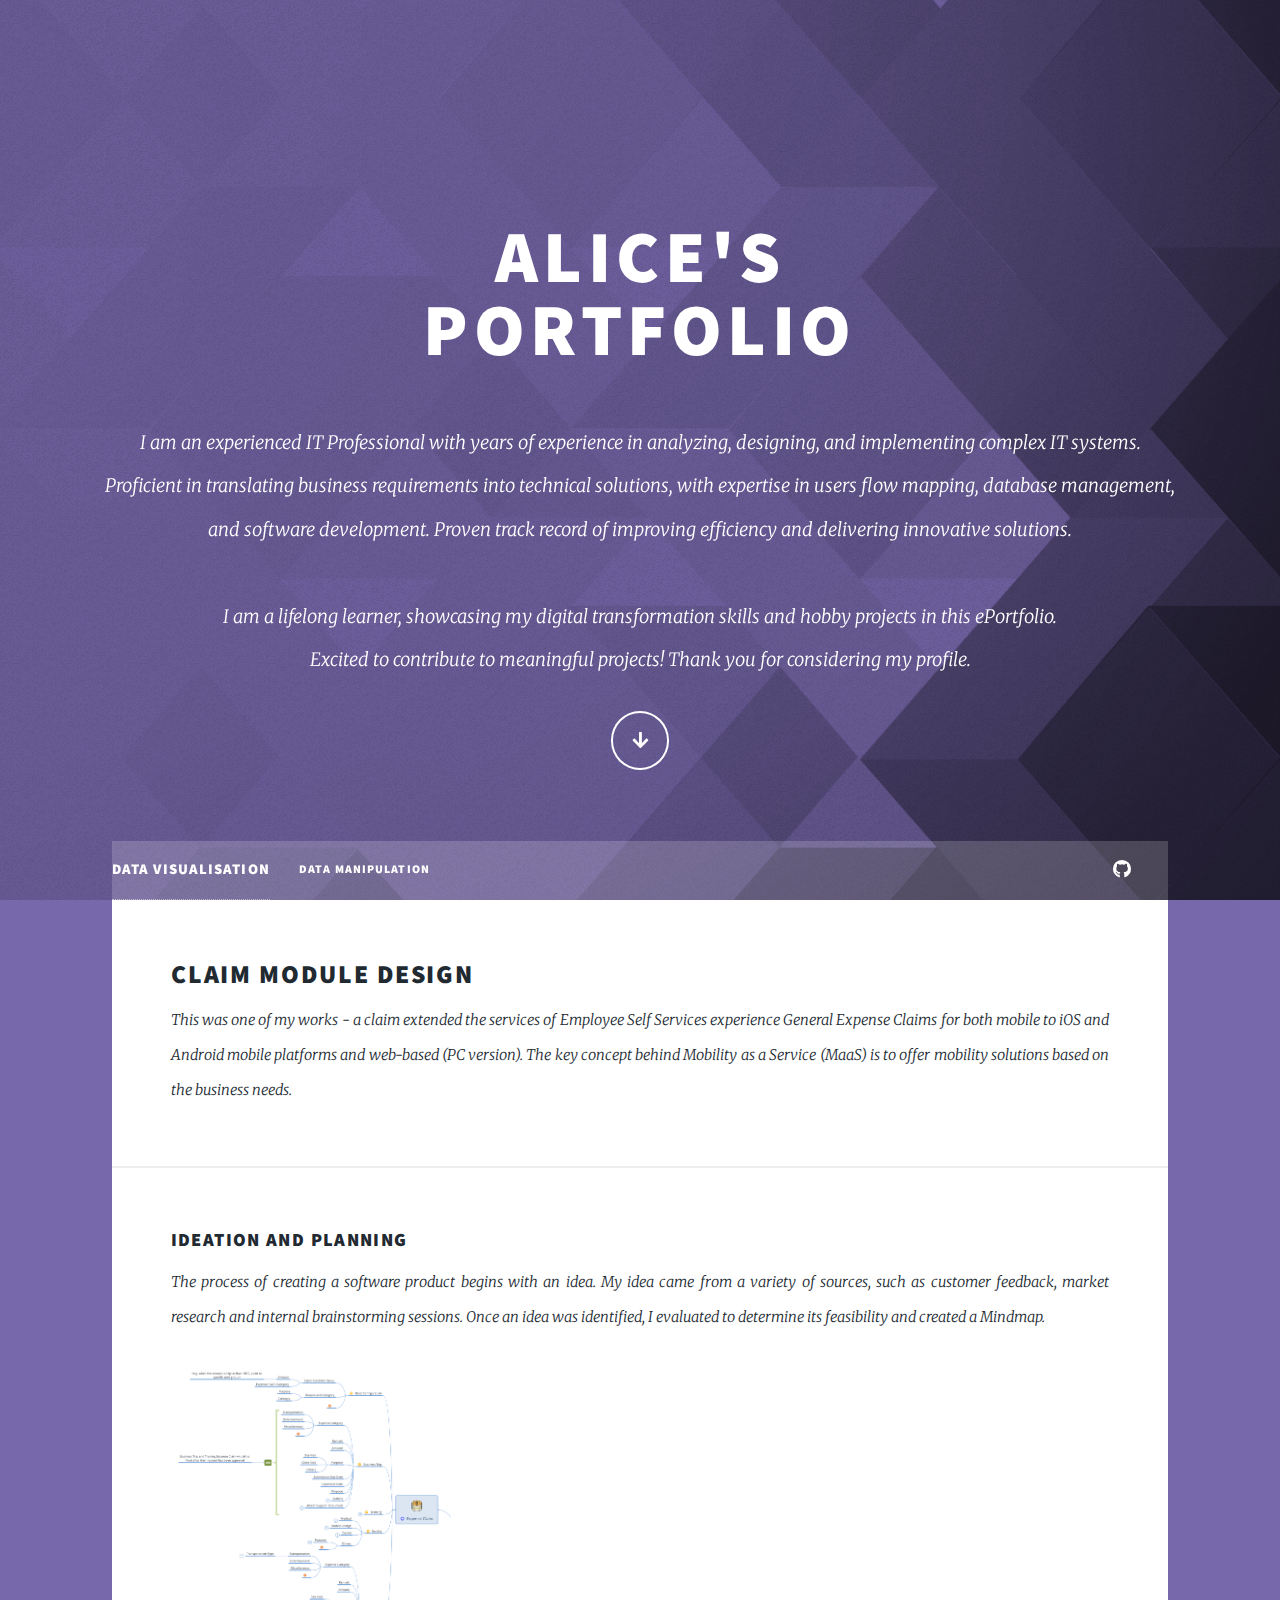
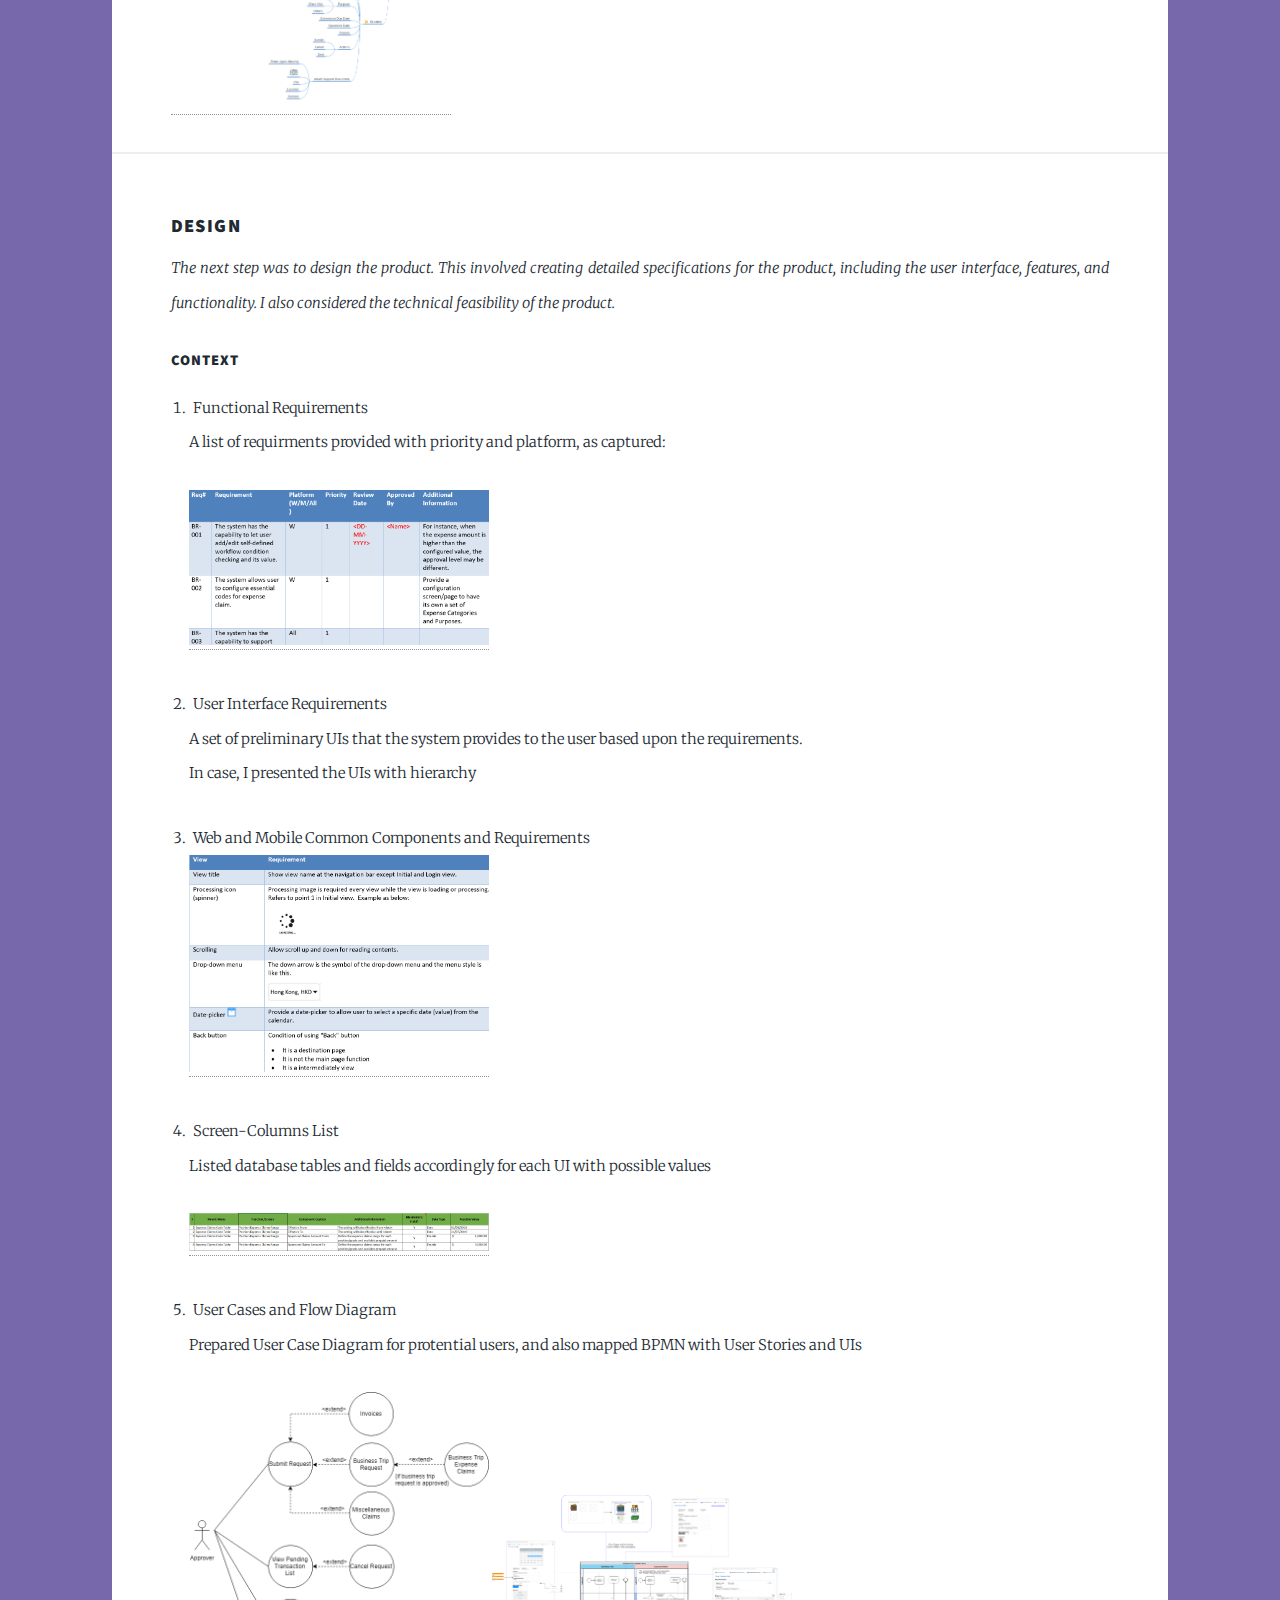
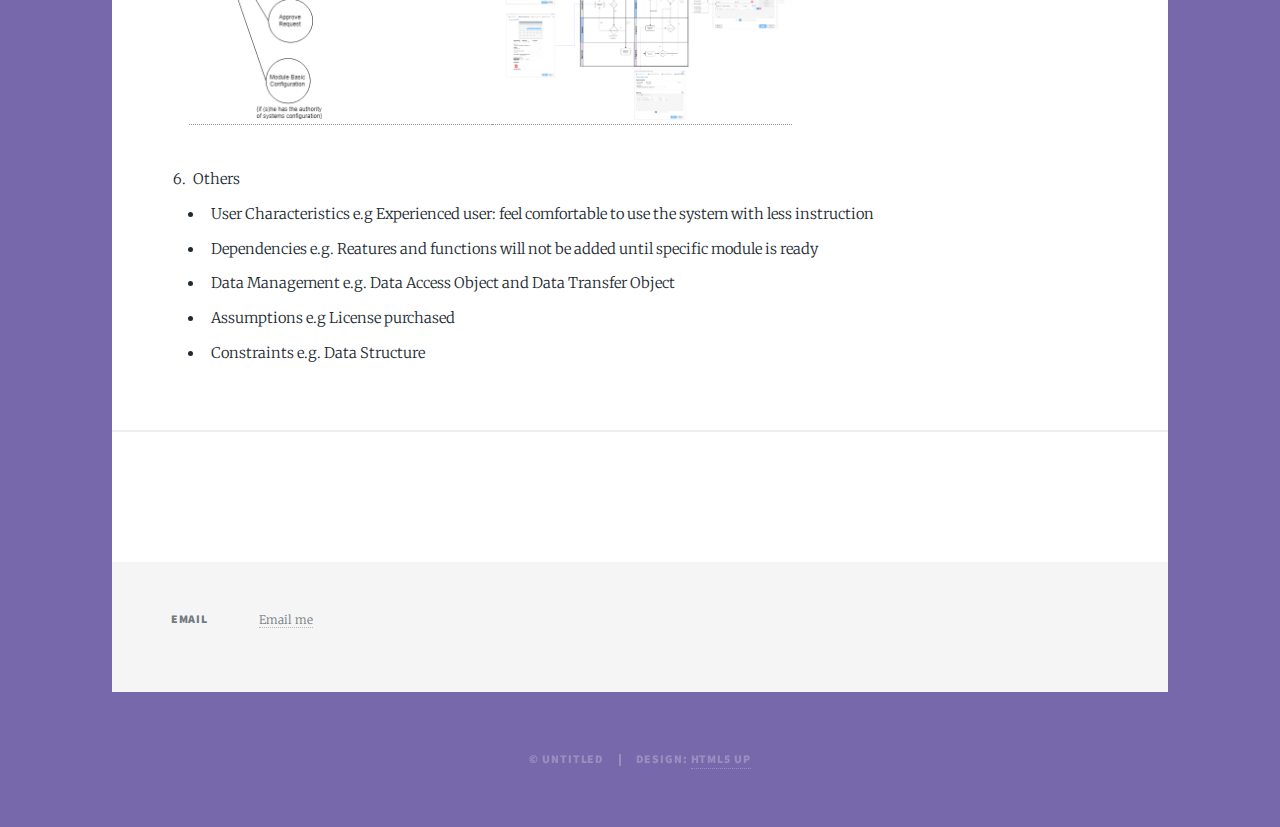
==== claim.html @ 5dacaa3b "Update and rename index.html to claim.html" ====
<!DOCTYPE HTML>
<!--
	Massively by HTML5 UP
	html5up.net | @ajlkn
	Free for personal and commercial use under the CCA 3.0 license (html5up.net/license)
-->
<!--
Last updated by alice 15Jan24
-->
<html>
	<head>
		<title>Alice's ePortfolio</title>
		<meta charset="utf-8" />
		<meta name="viewport" content="width=device-width, initial-scale=1, user-scalable=no" />
		<link rel="stylesheet" href="assets/css/main.css" />
		<noscript><link rel="stylesheet" href="assets/css/noscript.css" /></noscript>
	</head>
	<body class="is-preload">

		<!-- Wrapper -->
			<div id="wrapper" class="fade-in">

				<!-- Intro -->
					<div id="intro">
						<h1>Alice's <br />
							Portfolio
							</h1>
						<p><p>
							I am an experienced IT Professional with years of experience in analyzing, designing, 
							and implementing complex IT systems. <br/>
							Proficient in translating business requirements into technical solutions,
							with expertise in users flow mapping, database management, <br/>  and software development.
							Proven track record of improving efficiency and delivering innovative solutions.<br/><br/>

							I am a lifelong learner, showcasing my digital transformation skills and hobby projects in this ePortfolio.
							 <br/> Excited to contribute to meaningful projects!  Thank you for considering my profile.
							 
							<!--<a href="https://github.com/AliceLPractice/DataProjects">@AliceDataProject</a><br/>-->
							</p>
						<ul class="actions">
							<li><a href="#header" class="button icon solid solo fa-arrow-down scrolly">Continue</a></li>
						</ul>
					</div>

				<!-- Header (Tab) -->
					<header id="header">
						<a href="index.html" class="logo">My Previous Work</a>
					</header>

				<!-- Nav -->
					<nav id="nav">
						<ul class="links">
							<!--<li class="active"><a href="index.html">Module Design</a></li>
							<li><a href="model.html">ERD</a></li>-->
							<li><li class="active"></li><a href="dashboard.html">Data Visualisation</a></li>
							<li><a href="manipulation.html">Data Manipulation</a></li>
							
						</ul>
						<ul class="icons">
							<li><a href="https://github.com/AliceLPractice" class="icon brands fa-github"><span class="label">GitHub</span></a></li>
						</ul>
					</nav>

				<!-- Main -->
					<div id="main">

						<!-- Featured Post -->
							<!--<article class="post featured">
								<header class="major">
									<span class="date">Nov 2023</span>
									<h2><a href="#"><br />
									massive headline</a></h2>
									<p>Aenean ornare velit lacus varius enim ullamcorper proin aliquam<br />
									facilisis ante sed etiam magna interdum congue. Lorem ipsum dolor<br />
									amet nullam sed etiam veroeros.</p>
								</header>
								<a href="#" class="image main"><img src="images/analytics.jpg" alt="" /></a>
								<ul class="actions special">
									<li><a href="#" class="button large">Full Story</a></li>
								</ul>
							</article>
						-->

						<!----------------------------- Posts ------------------------------->
						<header>
						<h2>Claim Module Design</h2>
							<p> This was one of my works - a claim extended the services of Employee Self Services experience  
								General Expense Claims for both mobile to iOS and Android mobile platforms
								and web-based (PC version). The key concept behind Mobility as a Service (MaaS)
								is to offer mobility solutions based on the business needs.</p>
						</header>
								<header>
									<h3>Ideation and Planning</h3>
										<p style="font-size:100%">
											The process of creating a software product begins with an idea. 
											My idea came from a variety of sources, 
											such as customer feedback, market research and internal brainstorming sessions.
											Once an idea was identified, I evaluated to determine its feasibility and created a Mindmap.</p>
										<a target="_blank" href="images/claim/mindmap.png">
											<img src="images/claim/mindmap.png" alt="Click to enlarge the image" style="width:280px;">
										</a>									  
								</header>
								<header>
									<h3>Design</h3>
										<p style="font-size:100%">
											The next step was to design the product. This involved creating detailed specifications for the product, 
											including the user interface, features, and functionality. 
											I also considered the technical feasibility of the product.
										</p>
				
									<h4>Context</h4>
										<p><ol>								  		
											<li>Functional Requirements</li>
											<p>A list of requirments provided with priority and platform, as captured:</p>
											<a target="_blank" href="images/claim/functional.png">
												<img src="images/claim/functional.png" alt="Click to enlarge the image" style="width:300px;">
											</a>									  
											<p></p>
											<li>User Interface Requirements</li>
											<p>A set of preliminary UIs that the system provides to the user based upon the requirements. 						
											</br>In case, I presented the UIs with hierarchy</p>
															 
											<li>Web and Mobile Common Components and Requirements</li>
											<a target="_blank" href="images/claim/common.png">
												<img src="images/claim/common.png" alt="Click to enlarge the image"  style="width:300px;">
											</a>									  
											<p></p>
											<li>Screen-Columns List</li>
											<p> Listed database tables and fields accordingly for each UI with possible values</p>
											<a target="_blank" href="images/claim/columnList.png">
												<img src="images/claim/columnList.png" alt="Click to enlarge the image"  style="width:300px;">
											</a>									  
											<p></p>
											<li>User Cases and Flow Diagram</li>
											<p>Prepared User Case Diagram for protential users, and also mapped BPMN with User Stories and UIs</p>
											<a target="_blank" href="images/claim/userCase.png">
												<img src="images/claim/userCase.png" alt="Click to enlarge the image"  style="width:300px;">
											</a>
											<a target="_blank" href="images/claim/flow.png">
												<img src="images/claim/flow.png" alt="Click to enlarge the image"  style="width:300px;">
											</a>								  
											<p></p>
											<li>Others</li>
											  <ul>
												<li>User Characteristics  e.g Experienced user: feel comfortable to use the system with less instruction</li>
												<li>Dependencies  e.g. Reatures and functions will not be added until specific module is ready </li>
												<li>Data Management  e.g. Data Access Object and Data Transfer Object</li>
												<li>Assumptions  e.g License purchased</li>
												<li>Constraints  e.g. Data Structure</li>
											  </ul>
										</ol>
									</p>
								  
									<!--<img src="images/claim/mindmap.png" alt="" style="width:300px;height:300px;">-->
								</header>

						<!----------------------------- Dashboard Posts ------------------------------->
							<!--<section class="posts">
									Coca Cola Report Nov 23
								<article>
									<header>
										<span class="date">Nov 2023</span>
										<h2><a href="#">US Beverage Sales KPI<br />
											Report</a></h2>
									</header>
									<a href="https://github.com/AliceLPractice/DataProjects/blob/main/P3-KPI-Report-Open.jpg" class="center"><img src="images/p3_kpi.jpg" alt="" style="width:300px;height:400px;"></a>
									<p>Interactive report presented by PowerBI</p>
									<ul class="actions special">
										<li><a href="https://github.com/AliceLPractice/DataProjects/blob/main/P3-US%20Beverage%20Sales%20Dashboard.pbix" class="button">Report Download</a></li>
									</ul>
								</article>
							</section>-->

						<!-- Footer (Pagination)-->
							<footer>
								<div class="pagination">
									<!--<a href="#" class="previous">Prev</a>
									<a href="#" class="page active">1</a>
									<a href="#" class="page">2</a>
									<a href="#" class="page">3</a>
									<span class="extra">&hellip;</span>
									<a href="#" class="page">8</a>
									<a href="#" class="page">9</a>
									<a href="#" class="page">10</a>
									<a href="#" class="next">Next</a>-->
								</div>
							</footer>
					</div>

				<!-- Footer -->
					<footer id="footer">
						<!--Sending Message
							<section>
							<form method="post" action="#">
								<div class="fields">
									<div class="field">
										<label for="name">Name</label>
										<input type="text" name="name" id="name" />
									</div>
									<div class="field">
										<label for="email">Email</label>
										<input type="text" name="email" id="email" />
									</div>
									<div class="field">
										<label for="message">Message</label>
										<textarea name="message" id="message" rows="3"></textarea>
									</div>
								</div>
								<ul class="actions">
									<li><input type="submit" value="Send Message" /></li>
								</ul>
							</form>
						</section>
					-->
				
						<section class="split contact">
							<!--
								<section class="alt">
								<h3>Address</h3>
								<p>1234 Somewhere Road #87257<br />
								Nashville, TN 00000-0000</p>
							</section>
							<section>
								<h3>Phone</h3>
								<p><a href="#">(000) 000-0000</a></p>
							</section>-->
							<section>
								<h3>Email</h3>
								<p><a href="mailto:pyalicelee@hotmail.com?subject=Contact%20from%20Portfolio%20">Email me</a></p>
							</section>
							<!--
							<section>
								<h3>Social</h3>
								<ul class="icons alt">
									<li><a href="#" class="icon brands alt fa-twitter"><span class="label">Twitter</span></a></li>
									<li><a href="#" class="icon brands alt fa-facebook-f"><span class="label">Facebook</span></a></li>
									<li><a href="#" class="icon brands alt fa-instagram"><span class="label">Instagram</span></a></li>
									<li><a href="https://github.com/AliceLPractice" class="icon brands alt fa-github"><span class="label">GitHub</span></a></li>
								</ul>
							</section>-->
						</section>
					</footer>

				<!-- Copyright -->
					<div id="copyright">
						<ul><li>&copy; Untitled</li><li>Design: <a href="https://html5up.net">HTML5 UP</a></li></ul>
					</div>

			</div>

		<!-- Scripts -->
			<script src="assets/js/jquery.min.js"></script>
			<script src="assets/js/jquery.scrollex.min.js"></script>
			<script src="assets/js/jquery.scrolly.min.js"></script>
			<script src="assets/js/browser.min.js"></script>
			<script src="assets/js/breakpoints.min.js"></script>
			<script src="assets/js/util.js"></script>
			<script src="assets/js/main.js"></script>

	</body>
</html>
---- assets/css/main.css ----
@import url(fontawesome-all.min.css);
@import url("https://fonts.googleapis.com/css?family=Merriweather:300,700,300italic,700italic|Source+Sans+Pro:900");

/*
	Massively by HTML5 UP
	html5up.net | @ajlkn
	Free for personal and commercial use under the CCA 3.0 license (html5up.net/license)
*/
/**
	Last modified:  aliceL 15Jan24
**/

/*******Custom*******/
/***Tooltipy**/
.tooltip {
	position: relative;
	display: inline-block;
	border-bottom: 0px dotted black;
  }
  
  .tooltip .tooltiptext {
	visibility: hidden;
	width: 155px;
	background-color: #555;
	color: #fff;
	text-align: center;
	border-radius: 6px;
	padding: 3px 0;
	position: absolute;
	z-index: 1;
	bottom: 125%;
	left: 50%;
	margin-left: -60px;
	opacity: 0;
	transition: opacity 0.3s;
	font-size: small;
  }
  
  .tooltip .tooltiptext::after {
	content: "";
	position: absolute;
	top: 100%;
	left: 50%;
	margin-left: -5px;
	border-width: 5px;
	border-style: solid;
	border-color: #555 transparent transparent transparent;
  }
  
  .tooltip:hover .tooltiptext {
	visibility: visible;
	opacity: 1;
  }

/******Tab Gallery*****/
/* The grid: three equal columns that floats next to each other */
/**.column {
	float: left;
	width: 33.33%;
	padding: 5px;
  }**/
  
  /* Style the images inside the grid */
  .column img {
	opacity: 0.8;
	cursor: pointer;
  }
  
  .column img:hover {
	opacity: 1;
  }
  
  /* Clear floats after the columns */
  .row:after {
	content: "";
	display: table;
	clear: both;
  }
  
  /* The expanding image container (positioning is needed to position the close button and the text) */
  .container {
	position: relative;
	display: none;
  }
  
 /* Expanding image text */
#imgtext {
	position: absolute;
	bottom: 15px;
	left: 15px;
	color: white;
	font-size: 20px;
  }

  /* Closable button inside the expanded image */
  .closebtn {
	position: absolute;
	top: 5px;
	right: 150px;
	color: rgb(47, 7, 59);
	font-size: 35px;
	cursor: pointer;
  }


/***Default****/
html, body, div, span, applet, object,
iframe, h1, h2, h3, h4, h5, h6, p, blockquote,
pre, a, abbr, acronym, address, big, cite,
code, del, dfn, em, img, ins, kbd, q, s, samp,
small, strike, strong, sub, sup, tt, var, b,
u, i, center, dl, dt, dd, ol, ul, li, fieldset,
form, label, legend, table, caption, tbody,
tfoot, thead, tr, th, td, article, aside,
canvas, details, embed, figure, figcaption,
footer, header, hgroup, menu, nav, output, ruby,
section, summary, time, mark, audio, video {
	margin: 0;
	padding: 0;
	border: 0;
	font-size: 100%;
	font: inherit;
	vertical-align: baseline;}

article, aside, details, figcaption, figure,
footer, header, hgroup, menu, nav, section {
	display: block;}

body {
	line-height: 1;
}

ol, ul {
	list-style: none;
}

blockquote, q {
	quotes: none;
}

	blockquote:before, blockquote:after, q:before, q:after {
		content: '';
		content: none;
	}

table {
	border-collapse: collapse;
	border-spacing: 0;
}

body {
	-webkit-text-size-adjust: none;
}

mark {
	background-color: transparent;
	color: inherit;
}

input::-moz-focus-inner {
	border: 0;
	padding: 0;
}

input, select, textarea {
	-moz-appearance: none;
	-webkit-appearance: none;
	-ms-appearance: none;
	appearance: none;
}

/* Basic */

	@-ms-viewport {
		width: device-width;
	}

	body {
		-ms-overflow-style: scrollbar;
	}

	@media screen and (max-width: 480px) {

		html, body {
			min-width: 320px;
		}

	}

	html {
		box-sizing: border-box;
	}

	*, *:before, *:after {
		box-sizing: inherit;
	}

	body {
		background-color: #7768ab; /**custom background color #c79cd1.  grey #787c79**/
	}

		body.is-preload *, body.is-preload *:before, body.is-preload *:after {
			-moz-animation: none !important;
			-webkit-animation: none !important;
			-ms-animation: none !important;
			animation: none !important;
			-moz-transition: none !important;
			-webkit-transition: none !important;
			-ms-transition: none !important;
			transition: none !important;
		}

/* Type */

	html {
		font-size: 16pt;
	}

		@media screen and (max-width: 1680px) {

			html {
				font-size: 12pt;
			}

		}

		@media screen and (max-width: 1280px) {

			html {
				font-size: 11pt;
			}

		}

		@media screen and (max-width: 360px) {

			html {
				font-size: 10pt;
			}

		}

	body {
		color: #212931;
	}

	body, input, select, textarea {
		font-family: "Merriweather", Georgia, serif;
		font-weight: 300;
		font-size: 1rem;
		line-height: 2.375;
	}

	a {
		-moz-transition: color 0.2s ease-in-out, background-color 0.2s ease-in-out, border-color 0.2s ease-in-out, box-shadow 0.2s ease-in-out;
		-webkit-transition: color 0.2s ease-in-out, background-color 0.2s ease-in-out, border-color 0.2s ease-in-out, box-shadow 0.2s ease-in-out;
		-ms-transition: color 0.2s ease-in-out, background-color 0.2s ease-in-out, border-color 0.2s ease-in-out, box-shadow 0.2s ease-in-out;
		transition: color 0.2s ease-in-out, background-color 0.2s ease-in-out, border-color 0.2s ease-in-out, box-shadow 0.2s ease-in-out;
		border-bottom: dotted 1px;
		text-decoration: none;
	}

		a:hover {
			border-bottom-color: transparent;
		}

	strong, b {
		font-weight: 600;
	}

	em, i {
		font-style: italic;
	}

	p {
		text-align: justify;
		margin: 0 0 2rem 0;
	}

	h1, h2, h3, h4, h5, h6 {
		font-family: "Source Sans Pro", Helvetica, sans-serif;
		font-weight: 900;
		line-height: 1.5;
		letter-spacing: 0.075em;
		text-transform: uppercase;
		margin: 0 0 1rem 0;
	}

		h1 a, h2 a, h3 a, h4 a, h5 a, h6 a {
			border-bottom: 0;
			color: inherit;
			text-decoration: none;
		}

	h1 {
		font-size: 4rem;
		line-height: 1.1;
		margin: 0 0 2rem 0;
	}

	h2 {
		font-size: 1.75rem;
		line-height: 1.3;
		margin: 0 0 1.5rem 0;
	}

	h3 {
		font-size: 1.25rem;
		margin: 0 0 1.5rem 0;
	}

	h4 {
		font-size: 1rem;
	}

	h5 {
		font-size: 0.9rem;
	}

	h6 {
		font-size: 0.8rem;
	}

	sub {
		font-size: 0.8rem;
		position: relative;
		top: 0.5rem;
	}

	sup {
		font-size: 0.8rem;
		position: relative;
		top: -0.5rem;
	}

	blockquote {
		border-left: solid 4px;
		font-style: italic;
		margin: 0 0 2rem 0;
		padding: 0.5rem 0 0.5rem 2rem;
	}

	code {
		border: solid 2px;
		font-family: "Courier New", monospace;
		font-size: 0.9rem;
		margin: 0 0.25rem;
		padding: 0.25rem 0.65rem;
	}

	pre {
		-webkit-overflow-scrolling: touch;
		font-family: "Courier New", monospace;
		font-size: 0.9rem;
		margin: 0 0 2rem 0;
	}

		pre code {
			display: block;
			line-height: 1.75;
			padding: 1rem 1.5rem;
			overflow-x: auto;
		}

	hr {
		border: 0;
		border-bottom: solid 2px;
		margin: 3rem 0;
	}

		hr.major {
			margin: 5rem 0;
		}

	.align-left {
		text-align: left;
	}

	.align-center {
		text-align: center;
	}

	.align-right {
		text-align: right;
	}

	input, select, textarea {
		color: #212931;
	}

	a {
		color: #212931;
		border-bottom-color: rgba(33, 41, 49, 0.5);
	}

		a:hover {
			border-bottom-color: transparent;
			color: #18bfef !important;
		}

	strong, b {
		color: #212931;
	}

	h1, h2, h3, h4, h5, h6 {
		color: #212931;
	}

	blockquote {
		border-left-color: #eeeeee;
	}

	code {
		background: rgba(220, 220, 220, 0.25);
		border-color: #eeeeee;
	}

	hr {
		border-bottom-color: #eeeeee;
	}

/* Row */

	.row {
		display: flex;
		flex-wrap: wrap;
		box-sizing: border-box;
		align-items: stretch;
	}

		.row > * {
			box-sizing: border-box;
		}

		.row.gtr-uniform > * > :last-child {
			margin-bottom: 0;
		}

		.row.aln-left {
			justify-content: flex-start;
		}

		.row.aln-center {
			justify-content: center;
		}

		.row.aln-right {
			justify-content: flex-end;
		}

		.row.aln-top {
			align-items: flex-start;
		}

		.row.aln-middle {
			align-items: center;
		}

		.row.aln-bottom {
			align-items: flex-end;
		}

		.row > .imp {
			order: -1;
		}

		.row > .col-1 {
			width: 8.33333%;
		}

		.row > .off-1 {
			margin-left: 8.33333%;
		}

		.row > .col-2 {
			width: 16.66667%;
		}

		.row > .off-2 {
			margin-left: 16.66667%;
		}

		.row > .col-3 {
			width: 25%;
		}

		.row > .off-3 {
			margin-left: 25%;
		}

		.row > .col-4 {
			width: 33.33333%;
		}

		.row > .off-4 {
			margin-left: 33.33333%;
		}

		.row > .col-5 {
			width: 41.66667%;
		}

		.row > .off-5 {
			margin-left: 41.66667%;
		}

		.row > .col-6 {
			width: 50%;
		}

		.row > .off-6 {
			margin-left: 50%;
		}

		.row > .col-7 {
			width: 58.33333%;
		}

		.row > .off-7 {
			margin-left: 58.33333%;
		}

		.row > .col-8 {
			width: 66.66667%;
		}

		.row > .off-8 {
			margin-left: 66.66667%;
		}

		.row > .col-9 {
			width: 75%;
		}

		.row > .off-9 {
			margin-left: 75%;
		}

		.row > .col-10 {
			width: 83.33333%;
		}

		.row > .off-10 {
			margin-left: 83.33333%;
		}

		.row > .col-11 {
			width: 91.66667%;
		}

		.row > .off-11 {
			margin-left: 91.66667%;
		}

		.row > .col-12 {
			width: 100%;
		}

		.row > .off-12 {
			margin-left: 100%;
		}

		.row.gtr-0 {
			margin-top: 0;
			margin-left: 0rem;
		}

			.row.gtr-0 > * {
				padding: 0 0 0 0rem;
			}

			.row.gtr-0.gtr-uniform {
				margin-top: 0rem;
			}

				.row.gtr-0.gtr-uniform > * {
					padding-top: 0rem;
				}

		.row.gtr-25 {
			margin-top: 0;
			margin-left: -0.375rem;
		}

			.row.gtr-25 > * {
				padding: 0 0 0 0.375rem;
			}

			.row.gtr-25.gtr-uniform {
				margin-top: -0.375rem;
			}

				.row.gtr-25.gtr-uniform > * {
					padding-top: 0.375rem;
				}

		.row.gtr-50 {
			margin-top: 0;
			margin-left: -0.75rem;
		}

			.row.gtr-50 > * {
				padding: 0 0 0 0.75rem;
			}

			.row.gtr-50.gtr-uniform {
				margin-top: -0.75rem;
			}

				.row.gtr-50.gtr-uniform > * {
					padding-top: 0.75rem;
				}

		.row {
			margin-top: 0;
			margin-left: -1.5rem;
		}

			.row > * {
				padding: 0 0 0 1.5rem;
			}

			.row.gtr-uniform {
				margin-top: -1.5rem;
			}

				.row.gtr-uniform > * {
					padding-top: 1.5rem;
				}

		.row.gtr-150 {
			margin-top: 0;
			margin-left: -2.25rem;
		}

			.row.gtr-150 > * {
				padding: 0 0 0 2.25rem;
			}

			.row.gtr-150.gtr-uniform {
				margin-top: -2.25rem;
			}

				.row.gtr-150.gtr-uniform > * {
					padding-top: 2.25rem;
				}

		.row.gtr-200 {
			margin-top: 0;
			margin-left: -3rem;
		}

			.row.gtr-200 > * {
				padding: 0 0 0 3rem;
			}

			.row.gtr-200.gtr-uniform {
				margin-top: -3rem;
			}

				.row.gtr-200.gtr-uniform > * {
					padding-top: 3rem;
				}

		@media screen and (max-width: 1680px) {

			.row {
				display: flex;
				flex-wrap: wrap;
				box-sizing: border-box;
				align-items: stretch;
			}

				.row > * {
					box-sizing: border-box;
				}

				.row.gtr-uniform > * > :last-child {
					margin-bottom: 0;
				}

				.row.aln-left {
					justify-content: flex-start;
				}

				.row.aln-center {
					justify-content: center;
				}

				.row.aln-right {
					justify-content: flex-end;
				}

				.row.aln-top {
					align-items: flex-start;
				}

				.row.aln-middle {
					align-items: center;
				}

				.row.aln-bottom {
					align-items: flex-end;
				}

				.row > .imp-xlarge {
					order: -1;
				}

				.row > .col-1-xlarge {
					width: 8.33333%;
				}

				.row > .off-1-xlarge {
					margin-left: 8.33333%;
				}

				.row > .col-2-xlarge {
					width: 16.66667%;
				}

				.row > .off-2-xlarge {
					margin-left: 16.66667%;
				}

				.row > .col-3-xlarge {
					width: 25%;
				}

				.row > .off-3-xlarge {
					margin-left: 25%;
				}

				.row > .col-4-xlarge {
					width: 33.33333%;
				}

				.row > .off-4-xlarge {
					margin-left: 33.33333%;
				}

				.row > .col-5-xlarge {
					width: 41.66667%;
				}

				.row > .off-5-xlarge {
					margin-left: 41.66667%;
				}

				.row > .col-6-xlarge {
					width: 50%;
				}

				.row > .off-6-xlarge {
					margin-left: 50%;
				}

				.row > .col-7-xlarge {
					width: 58.33333%;
				}

				.row > .off-7-xlarge {
					margin-left: 58.33333%;
				}

				.row > .col-8-xlarge {
					width: 66.66667%;
				}

				.row > .off-8-xlarge {
					margin-left: 66.66667%;
				}

				.row > .col-9-xlarge {
					width: 75%;
				}

				.row > .off-9-xlarge {
					margin-left: 75%;
				}

				.row > .col-10-xlarge {
					width: 83.33333%;
				}

				.row > .off-10-xlarge {
					margin-left: 83.33333%;
				}

				.row > .col-11-xlarge {
					width: 91.66667%;
				}

				.row > .off-11-xlarge {
					margin-left: 91.66667%;
				}

				.row > .col-12-xlarge {
					width: 100%;
				}

				.row > .off-12-xlarge {
					margin-left: 100%;
				}

				.row.gtr-0 {
					margin-top: 0;
					margin-left: 0rem;
				}

					.row.gtr-0 > * {
						padding: 0 0 0 0rem;
					}

					.row.gtr-0.gtr-uniform {
						margin-top: 0rem;
					}

						.row.gtr-0.gtr-uniform > * {
							padding-top: 0rem;
						}

				.row.gtr-25 {
					margin-top: 0;
					margin-left: -0.375rem;
				}

					.row.gtr-25 > * {
						padding: 0 0 0 0.375rem;
					}

					.row.gtr-25.gtr-uniform {
						margin-top: -0.375rem;
					}

						.row.gtr-25.gtr-uniform > * {
							padding-top: 0.375rem;
						}

				.row.gtr-50 {
					margin-top: 0;
					margin-left: -0.75rem;
				}

					.row.gtr-50 > * {
						padding: 0 0 0 0.75rem;
					}

					.row.gtr-50.gtr-uniform {
						margin-top: -0.75rem;
					}

						.row.gtr-50.gtr-uniform > * {
							padding-top: 0.75rem;
						}

				.row {
					margin-top: 0;
					margin-left: -1.5rem;
				}

					.row > * {
						padding: 0 0 0 1.5rem;
					}

					.row.gtr-uniform {
						margin-top: -1.5rem;
					}

						.row.gtr-uniform > * {
							padding-top: 1.5rem;
						}

				.row.gtr-150 {
					margin-top: 0;
					margin-left: -2.25rem;
				}

					.row.gtr-150 > * {
						padding: 0 0 0 2.25rem;
					}

					.row.gtr-150.gtr-uniform {
						margin-top: -2.25rem;
					}

						.row.gtr-150.gtr-uniform > * {
							padding-top: 2.25rem;
						}

				.row.gtr-200 {
					margin-top: 0;
					margin-left: -3rem;
				}

					.row.gtr-200 > * {
						padding: 0 0 0 3rem;
					}

					.row.gtr-200.gtr-uniform {
						margin-top: -3rem;
					}

						.row.gtr-200.gtr-uniform > * {
							padding-top: 3rem;
						}

		}

		@media screen and (max-width: 1280px) {

			.row {
				display: flex;
				flex-wrap: wrap;
				box-sizing: border-box;
				align-items: stretch;
			}

				.row > * {
					box-sizing: border-box;
				}

				.row.gtr-uniform > * > :last-child {
					margin-bottom: 0;
				}

				.row.aln-left {
					justify-content: flex-start;
				}

				.row.aln-center {
					justify-content: center;
				}

				.row.aln-right {
					justify-content: flex-end;
				}

				.row.aln-top {
					align-items: flex-start;
				}

				.row.aln-middle {
					align-items: center;
				}

				.row.aln-bottom {
					align-items: flex-end;
				}

				.row > .imp-large {
					order: -1;
				}

				.row > .col-1-large {
					width: 8.33333%;
				}

				.row > .off-1-large {
					margin-left: 8.33333%;
				}

				.row > .col-2-large {
					width: 16.66667%;
				}

				.row > .off-2-large {
					margin-left: 16.66667%;
				}

				.row > .col-3-large {
					width: 25%;
				}

				.row > .off-3-large {
					margin-left: 25%;
				}

				.row > .col-4-large {
					width: 33.33333%;
				}

				.row > .off-4-large {
					margin-left: 33.33333%;
				}

				.row > .col-5-large {
					width: 41.66667%;
				}

				.row > .off-5-large {
					margin-left: 41.66667%;
				}

				.row > .col-6-large {
					width: 50%;
				}

				.row > .off-6-large {
					margin-left: 50%;
				}

				.row > .col-7-large {
					width: 58.33333%;
				}

				.row > .off-7-large {
					margin-left: 58.33333%;
				}

				.row > .col-8-large {
					width: 66.66667%;
				}

				.row > .off-8-large {
					margin-left: 66.66667%;
				}

				.row > .col-9-large {
					width: 75%;
				}

				.row > .off-9-large {
					margin-left: 75%;
				}

				.row > .col-10-large {
					width: 83.33333%;
				}

				.row > .off-10-large {
					margin-left: 83.33333%;
				}

				.row > .col-11-large {
					width: 91.66667%;
				}

				.row > .off-11-large {
					margin-left: 91.66667%;
				}

				.row > .col-12-large {
					width: 100%;
				}

				.row > .off-12-large {
					margin-left: 100%;
				}

				.row.gtr-0 {
					margin-top: 0;
					margin-left: 0rem;
				}

					.row.gtr-0 > * {
						padding: 0 0 0 0rem;
					}

					.row.gtr-0.gtr-uniform {
						margin-top: 0rem;
					}

						.row.gtr-0.gtr-uniform > * {
							padding-top: 0rem;
						}

				.row.gtr-25 {
					margin-top: 0;
					margin-left: -0.375rem;
				}

					.row.gtr-25 > * {
						padding: 0 0 0 0.375rem;
					}

					.row.gtr-25.gtr-uniform {
						margin-top: -0.375rem;
					}

						.row.gtr-25.gtr-uniform > * {
							padding-top: 0.375rem;
						}

				.row.gtr-50 {
					margin-top: 0;
					margin-left: -0.75rem;
				}

					.row.gtr-50 > * {
						padding: 0 0 0 0.75rem;
					}

					.row.gtr-50.gtr-uniform {
						margin-top: -0.75rem;
					}

						.row.gtr-50.gtr-uniform > * {
							padding-top: 0.75rem;
						}

				.row {
					margin-top: 0;
					margin-left: -1.5rem;
				}

					.row > * {
						padding: 0 0 0 1.5rem;
					}

					.row.gtr-uniform {
						margin-top: -1.5rem;
					}

						.row.gtr-uniform > * {
							padding-top: 1.5rem;
						}

				.row.gtr-150 {
					margin-top: 0;
					margin-left: -2.25rem;
				}

					.row.gtr-150 > * {
						padding: 0 0 0 2.25rem;
					}

					.row.gtr-150.gtr-uniform {
						margin-top: -2.25rem;
					}

						.row.gtr-150.gtr-uniform > * {
							padding-top: 2.25rem;
						}

				.row.gtr-200 {
					margin-top: 0;
					margin-left: -3rem;
				}

					.row.gtr-200 > * {
						padding: 0 0 0 3rem;
					}

					.row.gtr-200.gtr-uniform {
						margin-top: -3rem;
					}

						.row.gtr-200.gtr-uniform > * {
							padding-top: 3rem;
						}

		}

		@media screen and (max-width: 980px) {

			.row {
				display: flex;
				flex-wrap: wrap;
				box-sizing: border-box;
				align-items: stretch;
			}

				.row > * {
					box-sizing: border-box;
				}

				.row.gtr-uniform > * > :last-child {
					margin-bottom: 0;
				}

				.row.aln-left {
					justify-content: flex-start;
				}

				.row.aln-center {
					justify-content: center;
				}

				.row.aln-right {
					justify-content: flex-end;
				}

				.row.aln-top {
					align-items: flex-start;
				}

				.row.aln-middle {
					align-items: center;
				}

				.row.aln-bottom {
					align-items: flex-end;
				}

				.row > .imp-medium {
					order: -1;
				}

				.row > .col-1-medium {
					width: 8.33333%;
				}

				.row > .off-1-medium {
					margin-left: 8.33333%;
				}

				.row > .col-2-medium {
					width: 16.66667%;
				}

				.row > .off-2-medium {
					margin-left: 16.66667%;
				}

				.row > .col-3-medium {
					width: 25%;
				}

				.row > .off-3-medium {
					margin-left: 25%;
				}

				.row > .col-4-medium {
					width: 33.33333%;
				}

				.row > .off-4-medium {
					margin-left: 33.33333%;
				}

				.row > .col-5-medium {
					width: 41.66667%;
				}

				.row > .off-5-medium {
					margin-left: 41.66667%;
				}

				.row > .col-6-medium {
					width: 50%;
				}

				.row > .off-6-medium {
					margin-left: 50%;
				}

				.row > .col-7-medium {
					width: 58.33333%;
				}

				.row > .off-7-medium {
					margin-left: 58.33333%;
				}

				.row > .col-8-medium {
					width: 66.66667%;
				}

				.row > .off-8-medium {
					margin-left: 66.66667%;
				}

				.row > .col-9-medium {
					width: 75%;
				}

				.row > .off-9-medium {
					margin-left: 75%;
				}

				.row > .col-10-medium {
					width: 83.33333%;
				}

				.row > .off-10-medium {
					margin-left: 83.33333%;
				}

				.row > .col-11-medium {
					width: 91.66667%;
				}

				.row > .off-11-medium {
					margin-left: 91.66667%;
				}

				.row > .col-12-medium {
					width: 100%;
				}

				.row > .off-12-medium {
					margin-left: 100%;
				}

				.row.gtr-0 {
					margin-top: 0;
					margin-left: 0rem;
				}

					.row.gtr-0 > * {
						padding: 0 0 0 0rem;
					}

					.row.gtr-0.gtr-uniform {
						margin-top: 0rem;
					}

						.row.gtr-0.gtr-uniform > * {
							padding-top: 0rem;
						}

				.row.gtr-25 {
					margin-top: 0;
					margin-left: -0.375rem;
				}

					.row.gtr-25 > * {
						padding: 0 0 0 0.375rem;
					}

					.row.gtr-25.gtr-uniform {
						margin-top: -0.375rem;
					}

						.row.gtr-25.gtr-uniform > * {
							padding-top: 0.375rem;
						}

				.row.gtr-50 {
					margin-top: 0;
					margin-left: -0.75rem;
				}

					.row.gtr-50 > * {
						padding: 0 0 0 0.75rem;
					}

					.row.gtr-50.gtr-uniform {
						margin-top: -0.75rem;
					}

						.row.gtr-50.gtr-uniform > * {
							padding-top: 0.75rem;
						}

				.row {
					margin-top: 0;
					margin-left: -1.5rem;
				}

					.row > * {
						padding: 0 0 0 1.5rem;
					}

					.row.gtr-uniform {
						margin-top: -1.5rem;
					}

						.row.gtr-uniform > * {
							padding-top: 1.5rem;
						}

				.row.gtr-150 {
					margin-top: 0;
					margin-left: -2.25rem;
				}

					.row.gtr-150 > * {
						padding: 0 0 0 2.25rem;
					}

					.row.gtr-150.gtr-uniform {
						margin-top: -2.25rem;
					}

						.row.gtr-150.gtr-uniform > * {
							padding-top: 2.25rem;
						}

				.row.gtr-200 {
					margin-top: 0;
					margin-left: -3rem;
				}

					.row.gtr-200 > * {
						padding: 0 0 0 3rem;
					}

					.row.gtr-200.gtr-uniform {
						margin-top: -3rem;
					}

						.row.gtr-200.gtr-uniform > * {
							padding-top: 3rem;
						}

		}

		@media screen and (max-width: 736px) {

			.row {
				display: flex;
				flex-wrap: wrap;
				box-sizing: border-box;
				align-items: stretch;
			}

				.row > * {
					box-sizing: border-box;
				}

				.row.gtr-uniform > * > :last-child {
					margin-bottom: 0;
				}

				.row.aln-left {
					justify-content: flex-start;
				}

				.row.aln-center {
					justify-content: center;
				}

				.row.aln-right {
					justify-content: flex-end;
				}

				.row.aln-top {
					align-items: flex-start;
				}

				.row.aln-middle {
					align-items: center;
				}

				.row.aln-bottom {
					align-items: flex-end;
				}

				.row > .imp-small {
					order: -1;
				}

				.row > .col-1-small {
					width: 8.33333%;
				}

				.row > .off-1-small {
					margin-left: 8.33333%;
				}

				.row > .col-2-small {
					width: 16.66667%;
				}

				.row > .off-2-small {
					margin-left: 16.66667%;
				}

				.row > .col-3-small {
					width: 25%;
				}

				.row > .off-3-small {
					margin-left: 25%;
				}

				.row > .col-4-small {
					width: 33.33333%;
				}

				.row > .off-4-small {
					margin-left: 33.33333%;
				}

				.row > .col-5-small {
					width: 41.66667%;
				}

				.row > .off-5-small {
					margin-left: 41.66667%;
				}

				.row > .col-6-small {
					width: 50%;
				}

				.row > .off-6-small {
					margin-left: 50%;
				}

				.row > .col-7-small {
					width: 58.33333%;
				}

				.row > .off-7-small {
					margin-left: 58.33333%;
				}

				.row > .col-8-small {
					width: 66.66667%;
				}

				.row > .off-8-small {
					margin-left: 66.66667%;
				}

				.row > .col-9-small {
					width: 75%;
				}

				.row > .off-9-small {
					margin-left: 75%;
				}

				.row > .col-10-small {
					width: 83.33333%;
				}

				.row > .off-10-small {
					margin-left: 83.33333%;
				}

				.row > .col-11-small {
					width: 91.66667%;
				}

				.row > .off-11-small {
					margin-left: 91.66667%;
				}

				.row > .col-12-small {
					width: 100%;
				}

				.row > .off-12-small {
					margin-left: 100%;
				}

				.row.gtr-0 {
					margin-top: 0;
					margin-left: 0rem;
				}

					.row.gtr-0 > * {
						padding: 0 0 0 0rem;
					}

					.row.gtr-0.gtr-uniform {
						margin-top: 0rem;
					}

						.row.gtr-0.gtr-uniform > * {
							padding-top: 0rem;
						}

				.row.gtr-25 {
					margin-top: 0;
					margin-left: -0.375rem;
				}

					.row.gtr-25 > * {
						padding: 0 0 0 0.375rem;
					}

					.row.gtr-25.gtr-uniform {
						margin-top: -0.375rem;
					}

						.row.gtr-25.gtr-uniform > * {
							padding-top: 0.375rem;
						}

				.row.gtr-50 {
					margin-top: 0;
					margin-left: -0.75rem;
				}

					.row.gtr-50 > * {
						padding: 0 0 0 0.75rem;
					}

					.row.gtr-50.gtr-uniform {
						margin-top: -0.75rem;
					}

						.row.gtr-50.gtr-uniform > * {
							padding-top: 0.75rem;
						}

				.row {
					margin-top: 0;
					margin-left: -1.5rem;
				}

					.row > * {
						padding: 0 0 0 1.5rem;
					}

					.row.gtr-uniform {
						margin-top: -1.5rem;
					}

						.row.gtr-uniform > * {
							padding-top: 1.5rem;
						}

				.row.gtr-150 {
					margin-top: 0;
					margin-left: -2.25rem;
				}

					.row.gtr-150 > * {
						padding: 0 0 0 2.25rem;
					}

					.row.gtr-150.gtr-uniform {
						margin-top: -2.25rem;
					}

						.row.gtr-150.gtr-uniform > * {
							padding-top: 2.25rem;
						}

				.row.gtr-200 {
					margin-top: 0;
					margin-left: -3rem;
				}

					.row.gtr-200 > * {
						padding: 0 0 0 3rem;
					}

					.row.gtr-200.gtr-uniform {
						margin-top: -3rem;
					}

						.row.gtr-200.gtr-uniform > * {
							padding-top: 3rem;
						}

		}

		@media screen and (max-width: 480px) {

			.row {
				display: flex;
				flex-wrap: wrap;
				box-sizing: border-box;
				align-items: stretch;
			}

				.row > * {
					box-sizing: border-box;
				}

				.row.gtr-uniform > * > :last-child {
					margin-bottom: 0;
				}

				.row.aln-left {
					justify-content: flex-start;
				}

				.row.aln-center {
					justify-content: center;
				}

				.row.aln-right {
					justify-content: flex-end;
				}

				.row.aln-top {
					align-items: flex-start;
				}

				.row.aln-middle {
					align-items: center;
				}

				.row.aln-bottom {
					align-items: flex-end;
				}

				.row > .imp-xsmall {
					order: -1;
				}

				.row > .col-1-xsmall {
					width: 8.33333%;
				}

				.row > .off-1-xsmall {
					margin-left: 8.33333%;
				}

				.row > .col-2-xsmall {
					width: 16.66667%;
				}

				.row > .off-2-xsmall {
					margin-left: 16.66667%;
				}

				.row > .col-3-xsmall {
					width: 25%;
				}

				.row > .off-3-xsmall {
					margin-left: 25%;
				}

				.row > .col-4-xsmall {
					width: 33.33333%;
				}

				.row > .off-4-xsmall {
					margin-left: 33.33333%;
				}

				.row > .col-5-xsmall {
					width: 41.66667%;
				}

				.row > .off-5-xsmall {
					margin-left: 41.66667%;
				}

				.row > .col-6-xsmall {
					width: 50%;
				}

				.row > .off-6-xsmall {
					margin-left: 50%;
				}

				.row > .col-7-xsmall {
					width: 58.33333%;
				}

				.row > .off-7-xsmall {
					margin-left: 58.33333%;
				}

				.row > .col-8-xsmall {
					width: 66.66667%;
				}

				.row > .off-8-xsmall {
					margin-left: 66.66667%;
				}

				.row > .col-9-xsmall {
					width: 75%;
				}

				.row > .off-9-xsmall {
					margin-left: 75%;
				}

				.row > .col-10-xsmall {
					width: 83.33333%;
				}

				.row > .off-10-xsmall {
					margin-left: 83.33333%;
				}

				.row > .col-11-xsmall {
					width: 91.66667%;
				}

				.row > .off-11-xsmall {
					margin-left: 91.66667%;
				}

				.row > .col-12-xsmall {
					width: 100%;
				}

				.row > .off-12-xsmall {
					margin-left: 100%;
				}

				.row.gtr-0 {
					margin-top: 0;
					margin-left: 0rem;
				}

					.row.gtr-0 > * {
						padding: 0 0 0 0rem;
					}

					.row.gtr-0.gtr-uniform {
						margin-top: 0rem;
					}

						.row.gtr-0.gtr-uniform > * {
							padding-top: 0rem;
						}

				.row.gtr-25 {
					margin-top: 0;
					margin-left: -0.375rem;
				}

					.row.gtr-25 > * {
						padding: 0 0 0 0.375rem;
					}

					.row.gtr-25.gtr-uniform {
						margin-top: -0.375rem;
					}

						.row.gtr-25.gtr-uniform > * {
							padding-top: 0.375rem;
						}

				.row.gtr-50 {
					margin-top: 0;
					margin-left: -0.75rem;
				}

					.row.gtr-50 > * {
						padding: 0 0 0 0.75rem;
					}

					.row.gtr-50.gtr-uniform {
						margin-top: -0.75rem;
					}

						.row.gtr-50.gtr-uniform > * {
							padding-top: 0.75rem;
						}

				.row {
					margin-top: 0;
					margin-left: -1.5rem;
				}

					.row > * {
						padding: 0 0 0 1.5rem;
					}

					.row.gtr-uniform {
						margin-top: -1.5rem;
					}

						.row.gtr-uniform > * {
							padding-top: 1.5rem;
						}

				.row.gtr-150 {
					margin-top: 0;
					margin-left: -2.25rem;
				}

					.row.gtr-150 > * {
						padding: 0 0 0 2.25rem;
					}

					.row.gtr-150.gtr-uniform {
						margin-top: -2.25rem;
					}

						.row.gtr-150.gtr-uniform > * {
							padding-top: 2.25rem;
						}

				.row.gtr-200 {
					margin-top: 0;
					margin-left: -3rem;
				}

					.row.gtr-200 > * {
						padding: 0 0 0 3rem;
					}

					.row.gtr-200.gtr-uniform {
						margin-top: -3rem;
					}

						.row.gtr-200.gtr-uniform > * {
							padding-top: 3rem;
						}

		}

		@media screen and (max-width: 360px) {

			.row {
				display: flex;
				flex-wrap: wrap;
				box-sizing: border-box;
				align-items: stretch;
			}

				.row > * {
					box-sizing: border-box;
				}

				.row.gtr-uniform > * > :last-child {
					margin-bottom: 0;
				}

				.row.aln-left {
					justify-content: flex-start;
				}

				.row.aln-center {
					justify-content: center;
				}

				.row.aln-right {
					justify-content: flex-end;
				}

				.row.aln-top {
					align-items: flex-start;
				}

				.row.aln-middle {
					align-items: center;
				}

				.row.aln-bottom {
					align-items: flex-end;
				}

				.row > .imp-xxsmall {
					order: -1;
				}

				.row > .col-1-xxsmall {
					width: 8.33333%;
				}

				.row > .off-1-xxsmall {
					margin-left: 8.33333%;
				}

				.row > .col-2-xxsmall {
					width: 16.66667%;
				}

				.row > .off-2-xxsmall {
					margin-left: 16.66667%;
				}

				.row > .col-3-xxsmall {
					width: 25%;
				}

				.row > .off-3-xxsmall {
					margin-left: 25%;
				}

				.row > .col-4-xxsmall {
					width: 33.33333%;
				}

				.row > .off-4-xxsmall {
					margin-left: 33.33333%;
				}

				.row > .col-5-xxsmall {
					width: 41.66667%;
				}

				.row > .off-5-xxsmall {
					margin-left: 41.66667%;
				}

				.row > .col-6-xxsmall {
					width: 50%;
				}

				.row > .off-6-xxsmall {
					margin-left: 50%;
				}

				.row > .col-7-xxsmall {
					width: 58.33333%;
				}

				.row > .off-7-xxsmall {
					margin-left: 58.33333%;
				}

				.row > .col-8-xxsmall {
					width: 66.66667%;
				}

				.row > .off-8-xxsmall {
					margin-left: 66.66667%;
				}

				.row > .col-9-xxsmall {
					width: 75%;
				}

				.row > .off-9-xxsmall {
					margin-left: 75%;
				}

				.row > .col-10-xxsmall {
					width: 83.33333%;
				}

				.row > .off-10-xxsmall {
					margin-left: 83.33333%;
				}

				.row > .col-11-xxsmall {
					width: 91.66667%;
				}

				.row > .off-11-xxsmall {
					margin-left: 91.66667%;
				}

				.row > .col-12-xxsmall {
					width: 100%;
				}

				.row > .off-12-xxsmall {
					margin-left: 100%;
				}

				.row.gtr-0 {
					margin-top: 0;
					margin-left: 0rem;
				}

					.row.gtr-0 > * {
						padding: 0 0 0 0rem;
					}

					.row.gtr-0.gtr-uniform {
						margin-top: 0rem;
					}

						.row.gtr-0.gtr-uniform > * {
							padding-top: 0rem;
						}

				.row.gtr-25 {
					margin-top: 0;
					margin-left: -0.375rem;
				}

					.row.gtr-25 > * {
						padding: 0 0 0 0.375rem;
					}

					.row.gtr-25.gtr-uniform {
						margin-top: -0.375rem;
					}

						.row.gtr-25.gtr-uniform > * {
							padding-top: 0.375rem;
						}

				.row.gtr-50 {
					margin-top: 0;
					margin-left: -0.75rem;
				}

					.row.gtr-50 > * {
						padding: 0 0 0 0.75rem;
					}

					.row.gtr-50.gtr-uniform {
						margin-top: -0.75rem;
					}

						.row.gtr-50.gtr-uniform > * {
							padding-top: 0.75rem;
						}

				.row {
					margin-top: 0;
					margin-left: -1.5rem;
				}

					.row > * {
						padding: 0 0 0 1.5rem;
					}

					.row.gtr-uniform {
						margin-top: -1.5rem;
					}

						.row.gtr-uniform > * {
							padding-top: 1.5rem;
						}

				.row.gtr-150 {
					margin-top: 0;
					margin-left: -2.25rem;
				}

					.row.gtr-150 > * {
						padding: 0 0 0 2.25rem;
					}

					.row.gtr-150.gtr-uniform {
						margin-top: -2.25rem;
					}

						.row.gtr-150.gtr-uniform > * {
							padding-top: 2.25rem;
						}

				.row.gtr-200 {
					margin-top: 0;
					margin-left: -3rem;
				}

					.row.gtr-200 > * {
						padding: 0 0 0 3rem;
					}

					.row.gtr-200.gtr-uniform {
						margin-top: -3rem;
					}

						.row.gtr-200.gtr-uniform > * {
							padding-top: 3rem;
						}

		}

/* Box */

	.box {
		border: solid 2px;
		margin-bottom: 2rem;
		padding: 1.5rem;
	}

		.box > :last-child,
		.box > :last-child > :last-child,
		.box > :last-child > :last-child > :last-child {
			margin-bottom: 0;
		}

		.box.alt {
			border: 0;
			border-radius: 0;
			padding: 0;
		}

	.box {
		border-color: #eeeeee;
	}

/* Button */

	input[type="submit"],
	input[type="reset"],
	input[type="button"],
	button,
	.button {
		-moz-appearance: none;
		-webkit-appearance: none;
		-ms-appearance: none;
		appearance: none;
		-moz-transition: background-color 0.2s ease-in-out, box-shadow 0.2s ease-in-out, color 0.2s ease-in-out;
		-webkit-transition: background-color 0.2s ease-in-out, box-shadow 0.2s ease-in-out, color 0.2s ease-in-out;
		-ms-transition: background-color 0.2s ease-in-out, box-shadow 0.2s ease-in-out, color 0.2s ease-in-out;
		transition: background-color 0.2s ease-in-out, box-shadow 0.2s ease-in-out, color 0.2s ease-in-out;
		border: 0;
		border-radius: 0;
		cursor: pointer;
		display: inline-block;
		font-family: "Source Sans Pro", Helvetica, sans-serif;
		font-size: 0.8rem;
		font-weight: 900;
		letter-spacing: 0.075em;
		height: 3rem;
		line-height: 3rem;
		padding: 0 2rem;
		text-align: center;
		text-decoration: none;
		text-transform: uppercase;
		white-space: nowrap;
	}

		input[type="submit"].icon:before,
		input[type="reset"].icon:before,
		input[type="button"].icon:before,
		button.icon:before,
		.button.icon:before {
			margin-right: 0.5rem;
		}

		input[type="submit"].icon.solo,
		input[type="reset"].icon.solo,
		input[type="button"].icon.solo,
		button.icon.solo,
		.button.icon.solo {
			position: relative;
			width: 4rem;
			height: 4rem;
			line-height: 4rem;
			border-radius: 4rem;
			text-indent: 4rem;
			overflow: hidden;
			padding: 0;
			white-space: nowrap;
		}

			input[type="submit"].icon.solo:before,
			input[type="reset"].icon.solo:before,
			input[type="button"].icon.solo:before,
			button.icon.solo:before,
			.button.icon.solo:before {
				position: absolute;
				display: block;
				top: 0;
				left: 0;
				width: inherit;
				height: inherit;
				line-height: inherit;
				font-size: 1.25rem;
				margin-right: 0;
				text-align: center;
				text-indent: 0;
			}

		input[type="submit"].fit,
		input[type="reset"].fit,
		input[type="button"].fit,
		button.fit,
		.button.fit {
			width: 100%;
		}

		input[type="submit"].small,
		input[type="reset"].small,
		input[type="button"].small,
		button.small,
		.button.small {
			font-size: 0.7rem;
			height: 2.5rem;
			line-height: 2.5rem;
			padding: 0 1.5rem;
		}

		input[type="submit"].large,
		input[type="reset"].large,
		input[type="button"].large,
		button.large,
		.button.large {
			font-size: 0.9rem;
			height: 3.5rem;
			line-height: 3.5rem;
			padding: 0 2.75rem;
		}

		@media screen and (max-width: 980px) {

			input[type="submit"],
			input[type="reset"],
			input[type="button"],
			button,
			.button {
				font-size: 0.9rem;
				height: 3.25rem;
				line-height: 3.25rem;
			}

				input[type="submit"].large,
				input[type="reset"].large,
				input[type="button"].large,
				button.large,
				.button.large {
					font-size: 1rem;
					height: 3.75rem;
					line-height: 3.75rem;
				}

		}

		input[type="submit"].disabled, input[type="submit"]:disabled,
		input[type="reset"].disabled,
		input[type="reset"]:disabled,
		input[type="button"].disabled,
		input[type="button"]:disabled,
		button.disabled,
		button:disabled,
		.button.disabled,
		.button:disabled {
			pointer-events: none;
			opacity: 0.25;
		}

	input[type="submit"],
	input[type="reset"],
	input[type="button"],
	button,
	.button {
		background-color: transparent;
		box-shadow: inset 0 0 0 2px #212931;
		color: #212931 !important;
	}

		input[type="submit"]:hover,
		input[type="reset"]:hover,
		input[type="button"]:hover,
		button:hover,
		.button:hover {
			box-shadow: inset 0 0 0 2px #18bfef;
			color: #18bfef !important;
		}

		input[type="submit"].primary,
		input[type="reset"].primary,
		input[type="button"].primary,
		button.primary,
		.button.primary {
			background-color: #212931;
			box-shadow: none;
			color: #ffffff !important;
		}

			input[type="submit"].primary:hover,
			input[type="reset"].primary:hover,
			input[type="button"].primary:hover,
			button.primary:hover,
			.button.primary:hover {
				background-color: #18bfef;
			}

/* Form */

	form {
		margin: 0 0 2rem 0;
	}

		form > :last-child {
			margin-bottom: 0;
		}

		form > .fields {
			display: -moz-flex;
			display: -webkit-flex;
			display: -ms-flex;
			display: flex;
			-moz-flex-wrap: wrap;
			-webkit-flex-wrap: wrap;
			-ms-flex-wrap: wrap;
			flex-wrap: wrap;
			width: calc(100% + 3rem);
			margin: -1.5rem 0 2rem -1.5rem;
		}

			form > .fields > .field {
				-moz-flex-grow: 0;
				-webkit-flex-grow: 0;
				-ms-flex-grow: 0;
				flex-grow: 0;
				-moz-flex-shrink: 0;
				-webkit-flex-shrink: 0;
				-ms-flex-shrink: 0;
				flex-shrink: 0;
				padding: 1.5rem 0 0 1.5rem;
				width: calc(100% - 1.5rem);
			}

				form > .fields > .field.half {
					width: calc(50% - 0.75rem);
				}

				form > .fields > .field.third {
					width: calc(100%/3 - 0.5rem);
				}

				form > .fields > .field.quarter {
					width: calc(25% - 0.375rem);
				}

		@media screen and (max-width: 480px) {

			form > .fields {
				width: calc(100% + 3rem);
				margin: -1.5rem 0 2rem -1.5rem;
			}

				form > .fields > .field {
					padding: 1.5rem 0 0 1.5rem;
					width: calc(100% - 1.5rem);
				}

					form > .fields > .field.half {
						width: calc(100% - 1.5rem);
					}

					form > .fields > .field.third {
						width: calc(100% - 1.5rem);
					}

					form > .fields > .field.quarter {
						width: calc(100% - 1.5rem);
					}

		}

	label {
		display: block;
		font-family: "Source Sans Pro", Helvetica, sans-serif;
		font-weight: 900;
		line-height: 1.5;
		letter-spacing: 0.075em;
		font-size: 0.8rem;
		text-transform: uppercase;
		margin: 0 0 0.75rem 0;
	}

		@media screen and (max-width: 980px) {

			label {
				font-size: 0.9rem;
			}

		}

	input[type="text"],
	input[type="password"],
	input[type="email"],
	select,
	textarea {
		-moz-appearance: none;
		-webkit-appearance: none;
		-ms-appearance: none;
		appearance: none;
		background: transparent;
		border-radius: 0;
		border: solid 2px;
		color: inherit;
		display: block;
		outline: 0;
		padding: 0 1rem;
		text-decoration: none;
		width: 100%;
	}

		input[type="text"]:invalid,
		input[type="password"]:invalid,
		input[type="email"]:invalid,
		select:invalid,
		textarea:invalid {
			box-shadow: none;
		}

	select {
		background-size: 1.25rem;
		background-repeat: no-repeat;
		background-position: calc(100% - 1rem) center;
		height: 3rem;
		padding-right: 3rem;
		text-overflow: ellipsis;
	}

		select:focus::-ms-value {
			background-color: transparent;
		}

		select::-ms-expand {
			display: none;
		}

	input[type="text"],
	input[type="password"],
	input[type="email"],
	select {
		height: 3rem;
	}

	textarea {
		padding: 0.75rem 1rem;
	}

	input[type="checkbox"],
	input[type="radio"] {
		-moz-appearance: none;
		-webkit-appearance: none;
		-ms-appearance: none;
		appearance: none;
		display: block;
		float: left;
		margin-right: -2rem;
		opacity: 0;
		width: 1rem;
		z-index: -1;
	}

		input[type="checkbox"] + label,
		input[type="radio"] + label {
			text-decoration: none;
			cursor: pointer;
			display: inline-block;
			font-size: 1rem;
			letter-spacing: 0;
			font-family: "Merriweather", Georgia, serif;
			text-transform: none;
			font-weight: 300;
			padding-left: 2.8rem;
			padding-right: 1rem;
			position: relative;
		}

			input[type="checkbox"] + label:before,
			input[type="radio"] + label:before {
				-moz-osx-font-smoothing: grayscale;
				-webkit-font-smoothing: antialiased;
				display: inline-block;
				font-style: normal;
				font-variant: normal;
				text-rendering: auto;
				line-height: 1;
				text-transform: none !important;
				font-family: 'Font Awesome 5 Free';
				font-weight: 900;
			}

			input[type="checkbox"] + label:before,
			input[type="radio"] + label:before {
				border-radius: 0;
				border: solid 2px;
				content: '';
				display: inline-block;
				font-size: 0.8rem;
				height: 1.8rem;
				left: 0;
				line-height: 1.65rem;
				position: absolute;
				text-align: center;
				top: -0.125rem;
				width: 1.8rem;
			}

		input[type="checkbox"]:checked + label:before,
		input[type="radio"]:checked + label:before {
			content: '\f00c';
		}

	input[type="checkbox"] + label:before {
		border-radius: 0;
	}

	input[type="radio"] + label:before {
		border-radius: 100%;
	}

	::-webkit-input-placeholder {
		opacity: 1.0;
	}

	:-moz-placeholder {
		opacity: 1.0;
	}

	::-moz-placeholder {
		opacity: 1.0;
	}

	:-ms-input-placeholder {
		opacity: 1.0;
	}

	label {
		color: #212931;
	}

	input[type="text"],
	input[type="password"],
	input[type="email"],
	select,
	textarea {
		border-color: #eeeeee;
	}

		input[type="text"]:focus,
		input[type="password"]:focus,
		input[type="email"]:focus,
		select:focus,
		textarea:focus {
			border-color: #18bfef;
		}

	select {
		background-image: url("data:image/svg+xml;charset=utf8,%3Csvg xmlns='http://www.w3.org/2000/svg' width='40' height='40' preserveAspectRatio='none' viewBox='0 0 40 40'%3E%3Cpath d='M9.4,12.3l10.4,10.4l10.4-10.4c0.2-0.2,0.5-0.4,0.9-0.4c0.3,0,0.6,0.1,0.9,0.4l3.3,3.3c0.2,0.2,0.4,0.5,0.4,0.9 c0,0.4-0.1,0.6-0.4,0.9L20.7,31.9c-0.2,0.2-0.5,0.4-0.9,0.4c-0.3,0-0.6-0.1-0.9-0.4L4.3,17.3c-0.2-0.2-0.4-0.5-0.4-0.9 c0-0.4,0.1-0.6,0.4-0.9l3.3-3.3c0.2-0.2,0.5-0.4,0.9-0.4S9.1,12.1,9.4,12.3z' fill='%23eeeeee' /%3E%3C/svg%3E");
	}

		select option {
			background-color: #ffffff;
			color: #212931;
		}

	.select-wrapper:before {
		color: #eeeeee;
	}

	input[type="checkbox"] + label,
	input[type="radio"] + label {
		color: #212931;
	}

		input[type="checkbox"] + label:before,
		input[type="radio"] + label:before {
			border-color: #eeeeee;
		}

	input[type="checkbox"]:checked + label:before,
	input[type="radio"]:checked + label:before {
		background-color: #212931;
		border-color: #212931;
		color: #ffffff;
	}

	input[type="checkbox"]:focus + label:before,
	input[type="radio"]:focus + label:before {
		border-color: #18bfef;
	}

	::-webkit-input-placeholder {
		color: #909498 !important;
	}

	:-moz-placeholder {
		color: #909498 !important;
	}

	::-moz-placeholder {
		color: #909498 !important;
	}

	:-ms-input-placeholder {
		color: #909498 !important;
	}

	.formerize-placeholder {
		color: #909498 !important;
	}

/* Icon */

	.icon {
		text-decoration: none;
		border-bottom: none;
		position: relative;
	}

		.icon:before {
			-moz-osx-font-smoothing: grayscale;
			-webkit-font-smoothing: antialiased;
			display: inline-block;
			font-style: normal;
			font-variant: normal;
			text-rendering: auto;
			line-height: 1;
			text-transform: none !important;
			font-family: 'Font Awesome 5 Free';
			font-weight: 400;
		}

		.icon > .label {
			display: none;
		}

		.icon:before {
			line-height: inherit;
		}

		.icon.solid:before {
			font-weight: 900;
		}

		.icon.brands:before {
			font-family: 'Font Awesome 5 Brands';
		}

/* Image */

	.image {
		border: 0;
		display: inline-block;
		position: relative;
	}

		.image img {
			display: block;
		}

		.image.left, .image.right {
			max-width: 40%;
		}

			.image.left img, .image.right img {
				width: 100%;
			}

		.image.left {
			float: left;
			margin: 0 2rem 2rem 0;
			top: 0.75rem;
		}

		.image.right {
			float: right;
			margin: 0 0 2rem 2rem;
			top: 0.75rem;
		}

		.image.fit {
			display: block;
			margin: 2.5rem 0;
			width: 100%;
		}

			.image.fit:first-child {
				margin-top: 0;
			}

			.image.fit img {
				width: 100%;
			}

		.image.main {
			display: block;
			margin: 4rem 0;
			width: 100%;
		}

			.image.main:first-child {
				margin-top: 0;
			}

			.image.main img {
				width: 100%;
			}

		@media screen and (max-width: 736px) {

			.image.fit {
				margin: 2rem 0;
			}

			.image.main {
				margin: 2rem 0;
			}

		}

	a.image {
		overflow: hidden;
	}

		a.image img {
			-moz-transition: -moz-transform 0.2s ease-out;
			-webkit-transition: -webkit-transform 0.2s ease-out;
			-ms-transition: -ms-transform 0.2s ease-out;
			transition: transform 0.2s ease-out;
		}

		a.image:hover img {
			-moz-transform: scale(1.05);
			-webkit-transform: scale(1.05);
			-ms-transform: scale(1.05);
			transform: scale(1.05);
		}

/* Actions */

	ul.actions {
		display: -moz-flex;
		display: -webkit-flex;
		display: -ms-flex;
		display: flex;
		cursor: default;
		list-style: none;
		margin-left: -1rem;
		padding-left: 0;
	}

		ul.actions li {
			padding: 0 0 0 1rem;
			vertical-align: middle;
		}

		ul.actions.special {
			-moz-justify-content: center;
			-webkit-justify-content: center;
			-ms-justify-content: center;
			justify-content: center;
			width: 100%;
			margin-left: 0;
		}

			ul.actions.special li:first-child {
				padding-left: 0;
			}

		ul.actions.stacked {
			-moz-flex-direction: column;
			-webkit-flex-direction: column;
			-ms-flex-direction: column;
			flex-direction: column;
			margin-left: 0;
		}

			ul.actions.stacked li {
				padding: 1.3rem 0 0 0;
			}

				ul.actions.stacked li:first-child {
					padding-top: 0;
				}

		ul.actions.fit {
			width: calc(100% + 1rem);
		}

			ul.actions.fit li {
				-moz-flex-grow: 1;
				-webkit-flex-grow: 1;
				-ms-flex-grow: 1;
				flex-grow: 1;
				-moz-flex-shrink: 1;
				-webkit-flex-shrink: 1;
				-ms-flex-shrink: 1;
				flex-shrink: 1;
				width: 100%;
			}

				ul.actions.fit li > * {
					width: 100%;
				}

			ul.actions.fit.stacked {
				width: 100%;
			}

		@media screen and (max-width: 480px) {

			ul.actions:not(.fixed) {
				-moz-flex-direction: column;
				-webkit-flex-direction: column;
				-ms-flex-direction: column;
				flex-direction: column;
				margin-left: 0;
				width: 100% !important;
			}

				ul.actions:not(.fixed) li {
					-moz-flex-grow: 1;
					-webkit-flex-grow: 1;
					-ms-flex-grow: 1;
					flex-grow: 1;
					-moz-flex-shrink: 1;
					-webkit-flex-shrink: 1;
					-ms-flex-shrink: 1;
					flex-shrink: 1;
					padding: 1rem 0 0 0;
					text-align: center;
					width: 100%;
				}

					ul.actions:not(.fixed) li > * {
						width: 100%;
					}

					ul.actions:not(.fixed) li:first-child {
						padding-top: 0;
					}

					ul.actions:not(.fixed) li input[type="submit"],
					ul.actions:not(.fixed) li input[type="reset"],
					ul.actions:not(.fixed) li input[type="button"],
					ul.actions:not(.fixed) li button,
					ul.actions:not(.fixed) li .button {
						width: 100%;
					}

						ul.actions:not(.fixed) li input[type="submit"].icon:before,
						ul.actions:not(.fixed) li input[type="reset"].icon:before,
						ul.actions:not(.fixed) li input[type="button"].icon:before,
						ul.actions:not(.fixed) li button.icon:before,
						ul.actions:not(.fixed) li .button.icon:before {
							margin-left: -0.5rem;
						}

		}

/* Icons */

	ul.icons {
		cursor: default;
		list-style: none;
		padding-left: 0;
	}

		ul.icons li {
			display: inline-block;
			padding: 0 0.5rem 0 0;
			vertical-align: middle;
		}

			ul.icons li:last-child {
				padding-right: 0;
			}

			ul.icons li .icon:before {
				width: 2.25rem;
				height: 2.25rem;
				line-height: 2.25rem;
				display: inline-block;
				text-align: center;
				border-radius: 100%;
				font-size: 1.25rem;
			}

		ul.icons.alt li .icon:before {
			-moz-transition: color 0.2s ease-in-out, background-color 0.2s ease-in-out, border-color 0.2s ease-in-out, box-shadow 0.2s ease-in-out;
			-webkit-transition: color 0.2s ease-in-out, background-color 0.2s ease-in-out, border-color 0.2s ease-in-out, box-shadow 0.2s ease-in-out;
			-ms-transition: color 0.2s ease-in-out, background-color 0.2s ease-in-out, border-color 0.2s ease-in-out, box-shadow 0.2s ease-in-out;
			transition: color 0.2s ease-in-out, background-color 0.2s ease-in-out, border-color 0.2s ease-in-out, box-shadow 0.2s ease-in-out;
			font-size: 1rem;
		}

/* List */

	ol {
		list-style: decimal;
		margin: 0 0 2rem 0;
		padding-left: 1.25rem;
	}

		ol li {
			padding-left: 0.25rem;
		}

	ul {
		list-style: disc;
		margin: 0 0 2rem 0;
		padding-left: 1rem;
	}

		ul li {
			padding-left: 0.5rem;
		}

		ul.divided {
			list-style: none;
			padding-left: 0;
		}

			ul.divided li {
				border-top: solid 1px;
				padding: 0.5rem 0;
			}

				ul.divided li:first-child {
					border-top: 0;
					padding-top: 0;
				}

	dl {
		margin: 0 0 2rem 0;
	}

		dl dt {
			display: block;
			font-weight: 600;
			margin: 0 0 1rem 0;
		}

		dl dd {
			margin-left: 2rem;
		}

	ul.divided li {
		border-top-color: #eeeeee;
	}

	ul.icons li a.icon:hover:before {
		color: #18bfef;
	}

	ul.icons.alt li .icon:before {
		box-shadow: inset 0 0 0 2px #eeeeee;
	}

	ul.icons.alt li a.icon:hover:before {
		box-shadow: inset 0 0 0 2px #18bfef;
	}

/* Section/Article */

	section.special, article.special {
		text-align: center;
	}

	header {
		cursor: default;
	}

		header > .date {
			display: block;
			font-size: 0.8rem;
			height: 1;
			margin: 0 0 1rem 0;
			position: relative;
		}

		header > p {
			font-style: italic;
		}

		header > h1 + p {
			font-size: 1.1rem;
			margin-top: -0.5rem;
			line-height: 2;
		}

		header > h2 + p {
			font-size: 1rem;
			margin-top: -0.75rem;
		}

		header > h3 + p {
			font-size: 0.9rem;
			margin-top: -0.75rem;
		}

		header > h4 + p {
			font-size: 0.8rem;
			margin-top: -0.75rem;
		}

		header.major {
			margin: 0 0 4rem 0;
			text-align: center;
		}

			header.major > :last-child {
				margin-bottom: 0;
			}

			header.major > p {
				margin-top: 0;
				text-align: center;
			}

			header.major > .date {
				font-size: 1rem;
				margin: 0 0 4rem 0;
			}

				header.major > .date:before, header.major > .date:after {
					content: '';
					display: block;
					position: absolute;
					top: 50%;
					width: calc(50% - 6rem);
					border-top: solid 2px;
				}

				header.major > .date:before {
					left: 0;
				}

				header.major > .date:after {
					right: 0;
				}

		@media screen and (max-width: 980px) {

			header br {
				display: none;
			}

		}

		@media screen and (max-width: 736px) {

			header.major {
				margin: 0 0 2rem 0;
			}

		}

	header.major .date:before, header.major .date:after {
		border-top-color: #eeeeee;
	}

/* Table */

	.table-wrapper {
		-webkit-overflow-scrolling: touch;
		overflow-x: auto;
	}

	table {
		margin: 0 0 2rem 0;
		width: 100%;
	}

		table tbody tr {
			border: solid 1px;
			border-left: 0;
			border-right: 0;
		}

		table td {
			padding: 0.75rem 0.75rem;
		}

		table th {
			font-family: "Source Sans Pro", Helvetica, sans-serif;
			font-size: 0.8rem;
			font-weight: 900;
			letter-spacing: 0.075em;
			line-height: 1.5;
			padding: 0 0.75rem 0.75rem 0.75rem;
			text-align: left;
			text-transform: uppercase;
		}

			@media screen and (max-width: 980px) {

				table th {
					font-size: 0.9rem;
				}

			}

		table thead {
			border-bottom: solid 2px;
		}

		table tfoot {
			border-top: solid 2px;
		}

		table.alt {
			border-collapse: separate;
		}

			table.alt tbody tr td {
				border: solid 1px;
				border-left-width: 0;
				border-top-width: 0;
			}

				table.alt tbody tr td:first-child {
					border-left-width: 1px;
				}

			table.alt tbody tr:first-child td {
				border-top-width: 1px;
			}

			table.alt thead {
				border-bottom: 0;
			}

			table.alt tfoot {
				border-top: 0;
			}

	table tbody tr {
		border-color: #eeeeee;
	}

		table tbody tr:nth-child(2n + 1) {
			background-color: rgba(220, 220, 220, 0.25);
		}

	table th {
		color: #212931;
	}

	table thead {
		border-bottom-color: #eeeeee;
	}

	table tfoot {
		border-top-color: #eeeeee;
	}

	table.alt tbody tr td {
		border-color: #eeeeee;
	}

/* Pagination */

	.pagination {
		display: -moz-inline-flex;
		display: -webkit-inline-flex;
		display: -ms-inline-flex;
		display: inline-flex;
		-moz-user-select: none;
		-webkit-user-select: none;
		-ms-user-select: none;
		user-select: none;
		cursor: default;
		list-style: none;
		margin: 0 0 2rem 2px;
		padding: 0;
	}

		.pagination a, .pagination span {
			-moz-transition: background-color 0.2s ease-in-out, border-color 0.2s ease-in-out, box-shadow 0.2s ease-in-out, color 0.2s ease-in-out;
			-webkit-transition: background-color 0.2s ease-in-out, border-color 0.2s ease-in-out, box-shadow 0.2s ease-in-out, color 0.2s ease-in-out;
			-ms-transition: background-color 0.2s ease-in-out, border-color 0.2s ease-in-out, box-shadow 0.2s ease-in-out, color 0.2s ease-in-out;
			transition: background-color 0.2s ease-in-out, border-color 0.2s ease-in-out, box-shadow 0.2s ease-in-out, color 0.2s ease-in-out;
			border: solid 2px;
			display: inline-block;
			font-family: "Source Sans Pro", Helvetica, sans-serif;
			font-size: 0.8rem;
			font-weight: 900;
			height: 3rem;
			letter-spacing: 0.075em;
			line-height: calc(3rem - 4px);
			margin-left: -2px;
			min-width: 3rem;
			position: relative;
			text-align: center;
			text-decoration: none;
			text-transform: uppercase;
		}

		.pagination .next, .pagination .previous {
			text-decoration: none;
			padding: 0 1.75rem;
		}

			.pagination .next:before, .pagination .previous:before {
				-moz-osx-font-smoothing: grayscale;
				-webkit-font-smoothing: antialiased;
				display: inline-block;
				font-style: normal;
				font-variant: normal;
				text-rendering: auto;
				line-height: 1;
				text-transform: none !important;
				font-family: 'Font Awesome 5 Free';
				font-weight: 900;
			}

			.pagination .next:before, .pagination .previous:before {
				display: inline-block;
				color: inherit !important;
				line-height: inherit;
			}

		.pagination .previous:before {
			content: '\f104';
			margin-right: 0.9375em;
		}

		.pagination .next:before {
			content: '\f105';
			float: right;
			margin-left: 0.9375em;
		}

		@media screen and (max-width: 980px) {

			.pagination a, .pagination span {
				font-size: 0.9rem;
			}

		}

		@media screen and (max-width: 480px) {

			.pagination .page, .pagination .extra {
				display: none;
			}

		}

	.pagination a, .pagination span {
		border-color: #eeeeee;
	}

	.pagination a {
		color: #212931 !important;
	}

		.pagination a:hover {
			color: #18bfef !important;
			border-color: #18bfef;
			z-index: 1;
		}

			.pagination a:hover + a,
			.pagination a:hover + span {
				border-left-color: #18bfef;
			}

		.pagination a.active {
			background-color: #eeeeee;
		}

	.pagination span {
		color: #eeeeee;
	}

/* Wrapper */

	#wrapper {
		-moz-transition: opacity 0.5s ease;
		-webkit-transition: opacity 0.5s ease;
		-ms-transition: opacity 0.5s ease;
		transition: opacity 0.5s ease;
		position: relative;
		z-index: 1;
		overflow: hidden;
	}

		#wrapper > .bg {
			position: absolute;
			top: 0;
			left: 0;
			width: 100%;
			height: 100%;
			background-color: #7768ab;/** custom background color grey #787c79; /** purple #c79cd1**/
			background-image: url("../../images/overlay.png"), linear-gradient(0deg, rgba(0, 0, 0, 0.1), rgba(0, 0, 0, 0.1)), url("../../images/bg.png");
			background-size: auto,								auto,														100% auto;
			background-position: center,								center,														top center;
			background-repeat: repeat,								no-repeat,													no-repeat;
			background-attachment: scroll,								scroll,														scroll;
			z-index: -1;
		}

			#wrapper > .bg.fixed {
				position: fixed;
				width: 100vw;
				height: 100vh;
			}

		#wrapper.fade-in:before {
			pointer-events: none;
			-moz-transition: opacity 1s ease-in-out;
			-webkit-transition: opacity 1s ease-in-out;
			-ms-transition: opacity 1s ease-in-out;
			transition: opacity 1s ease-in-out;
			-moz-transition-delay: 0.75s;
			-webkit-transition-delay: 0.75s;
			-ms-transition-delay: 0.75s;
			transition-delay: 0.75s;
			background: #e8e8e8;
			content: '';
			display: block;
			height: 100%;
			left: 0;
			opacity: 0;
			position: fixed;
			top: 0;
			width: 100%;
		}

		body.is-preload #wrapper.fade-in:before {
			opacity: 1;
		}

		@media screen and (orientation: portrait) {

			#wrapper > .bg {
				background-size: auto,								auto,														auto 175%;
			}

		}

/* Intro */

	#intro {
		color: #ffffff;
		padding: 8rem 4rem 6rem 4rem ;
		-moz-align-items: center;
		-webkit-align-items: center;
		-ms-align-items: center;
		align-items: center;
		display: -moz-flex;
		display: -webkit-flex;
		display: -ms-flex;
		display: flex;
		-moz-flex-direction: column;
		-webkit-flex-direction: column;
		-ms-flex-direction: column;
		flex-direction: column;
		-moz-justify-content: -moz-flex-end;
		-webkit-justify-content: -webkit-flex-end;
		-ms-justify-content: -ms-flex-end;
		justify-content: flex-end;
		-moz-transition: opacity 1s ease, -moz-transform 1s ease;
		-webkit-transition: opacity 1s ease, -webkit-transform 1s ease;
		-ms-transition: opacity 1s ease, -ms-transform 1s ease;
		transition: opacity 1s ease, transform 1s ease;
		position: relative;
		cursor: default;
		text-align: center;
		z-index: 1;
		min-height: 100vh;
	}

		#intro input, #intro select, #intro textarea {
			color: #ffffff;
		}

		#intro a {
			color: #ffffff;
			border-bottom-color: rgba(255, 255, 255, 0.5);
		}

			#intro a:hover {
				border-bottom-color: transparent;
				color: #18bfef !important;
			}

		#intro strong, #intro b {
			color: #ffffff;
		}

		#intro h1, #intro h2, #intro h3, #intro h4, #intro h5, #intro h6 {
			color: #ffffff;
		}

		#intro blockquote {
			border-left-color: #ffffff;
		}

		#intro code {
			background: rgba(255, 255, 255, 0.075);
			border-color: #ffffff;
		}

		#intro hr {
			border-bottom-color: #ffffff;
		}

		#intro input[type="submit"],
		#intro input[type="reset"],
		#intro input[type="button"],
		#intro button,
		#intro .button {
			background-color: transparent;
			box-shadow: inset 0 0 0 2px #ffffff;
			color: #ffffff !important;
		}

			#intro input[type="submit"]:hover,
			#intro input[type="reset"]:hover,
			#intro input[type="button"]:hover,
			#intro button:hover,
			#intro .button:hover {
				box-shadow: inset 0 0 0 2px #18bfef;
				color: #18bfef !important;
			}

			#intro input[type="submit"].primary,
			#intro input[type="reset"].primary,
			#intro input[type="button"].primary,
			#intro button.primary,
			#intro .button.primary {
				background-color: #ffffff;
				box-shadow: none;
				color: #1e252d !important;
			}

				#intro input[type="submit"].primary:hover,
				#intro input[type="reset"].primary:hover,
				#intro input[type="button"].primary:hover,
				#intro button.primary:hover,
				#intro .button.primary:hover {
					background-color: #18bfef;
				}

		#intro h1 {
			font-size: 5rem;
			line-height: 1;
		}

		#intro p {
			font-size: 1.25rem;
			font-style: italic;
			margin-top: -0.25rem;
			text-align: center;
		}

		#intro + #header {
			margin-top: -20rem;
		}

			#intro + #header .logo {
				-moz-transform: translateY(2rem);
				-webkit-transform: translateY(2rem);
				-ms-transform: translateY(2rem);
				transform: translateY(2rem);
				opacity: 0;
				visibility: hidden;
			}

		#intro.hidden {
			pointer-events: none;
			-moz-transform: translateY(2rem);
			-webkit-transform: translateY(2rem);
			-ms-transform: translateY(2rem);
			transform: translateY(2rem);
			-moz-transition: opacity 0.5s ease, -moz-transform 0.5s ease, visibility 0.5s;
			-webkit-transition: opacity 0.5s ease, -webkit-transform 0.5s ease, visibility 0.5s;
			-ms-transition: opacity 0.5s ease, -ms-transform 0.5s ease, visibility 0.5s;
			transition: opacity 0.5s ease, transform 0.5s ease, visibility 0.5s;
			opacity: 0;
			visibility: hidden;
		}

			#intro.hidden + #header .logo {
				-moz-transform: translateY(0);
				-webkit-transform: translateY(0);
				-ms-transform: translateY(0);
				transform: translateY(0);
				opacity: 1;
				visibility: visible;
			}

		body.is-preload #intro {
			-moz-transform: translateY(2rem);
			-webkit-transform: translateY(2rem);
			-ms-transform: translateY(2rem);
			transform: translateY(2rem);
			opacity: 0;
		}

			body.is-preload #intro:not(.hidden) + #header + #nav {
				-moz-transform: translateY(4rem);
				-webkit-transform: translateY(4rem);
				-ms-transform: translateY(4rem);
				transform: translateY(4rem);
				opacity: 0;
			}

		@media screen and (max-width: 980px) {

			#intro {
				padding: 4rem 4rem 2rem 4rem ;
				min-height: 90vh;
			}

				#intro p br {
					display: none;
				}

				#intro + #header {
					margin-top: -14rem;
				}

		}

		@media screen and (max-width: 736px) {

			#intro {
				padding: 3rem 2rem 1rem 2rem ;
				min-height: 80vh;
			}

				#intro h1 {
					font-size: 3.25rem;
					line-height: 1.1;
					margin-bottom: 1rem;
				}

				#intro p {
					font-size: 1rem;
					margin-top: 0rem;
				}

				#intro .actions {
					display: none;
				}

		}

/* Header */

	#header {
		color: #ffffff;
		-moz-align-items: center;
		-webkit-align-items: center;
		-ms-align-items: center;
		align-items: center;
		display: -moz-flex;
		display: -webkit-flex;
		display: -ms-flex;
		display: flex;
		-moz-flex-direction: column;
		-webkit-flex-direction: column;
		-ms-flex-direction: column;
		flex-direction: column;
		-moz-justify-content: -moz-flex-end;
		-webkit-justify-content: -webkit-flex-end;
		-ms-justify-content: -ms-flex-end;
		justify-content: flex-end;
		pointer-events: none;
		-moz-user-select: none;
		-webkit-user-select: none;
		-ms-user-select: none;
		user-select: none;
		height: 20rem;
		padding-bottom: 8rem;
		position: relative;
		text-align: center;
		z-index: 2;
	}

		#header input, #header select, #header textarea {
			color: #ffffff;
		}

		#header a {
			color: #ffffff;
			border-bottom-color: rgba(255, 255, 255, 0.5);
		}

			#header a:hover {
				border-bottom-color: transparent;
				color: #18bfef !important;
			}

		#header strong, #header b {
			color: #ffffff;
		}

		#header h1, #header h2, #header h3, #header h4, #header h5, #header h6 {
			color: #ffffff;
		}

		#header blockquote {
			border-left-color: #ffffff;
		}

		#header code {
			background: rgba(255, 255, 255, 0.075);
			border-color: #ffffff;
		}

		#header hr {
			border-bottom-color: #ffffff;
		}

		#header .logo {
			-moz-transition: border-color 0.2s ease-in-out, color 0.2s ease-in-out, opacity 0.5s ease, -moz-transform 0.5s ease, visibility 0.5s;
			-webkit-transition: border-color 0.2s ease-in-out, color 0.2s ease-in-out, opacity 0.5s ease, -webkit-transform 0.5s ease, visibility 0.5s;
			-ms-transition: border-color 0.2s ease-in-out, color 0.2s ease-in-out, opacity 0.5s ease, -ms-transform 0.5s ease, visibility 0.5s;
			transition: border-color 0.2s ease-in-out, color 0.2s ease-in-out, opacity 0.5s ease, transform 0.5s ease, visibility 0.5s;
			pointer-events: auto;
			border-style: solid;
			border-color: #ffffff;
			border-width: 5px !important;
			font-family: "Source Sans Pro", Helvetica, sans-serif;
			font-size: 2.25rem;
			font-weight: 900;
			letter-spacing: 0.075em;
			line-height: 1;
			padding: 1rem 1.75rem;
			text-transform: uppercase;
			visibility: visible;
		}

			#header .logo:hover {
				border-color: #18bfef !important;
				color: #18bfef !important;
			}

		@media screen and (max-width: 980px) {

			#header {
				height: 14rem;
				padding-bottom: 4rem;
			}

		}

		@media screen and (max-width: 736px) {

			#header {
				padding-bottom: 3rem;
			}

				#header .logo {
					font-size: 1.75rem;
					border-width: 3px !important;
				}

		}

/* Nav */

	#nav {
		color: #ffffff;
		display: -moz-flex;
		display: -webkit-flex;
		display: -ms-flex;
		display: flex;
		-moz-transition: -moz-transform 1s ease, opacity 1s ease;
		-webkit-transition: -webkit-transform 1s ease, opacity 1s ease;
		-ms-transition: -ms-transform 1s ease, opacity 1s ease;
		transition: transform 1s ease, opacity 1s ease;
		background: rgba(255, 255, 255, 0.175);
		height: 4rem;
		line-height: 4rem;
		margin: -4rem auto 0 auto;
		overflow: hidden;
		padding: 0 2rem 0 0;
		position: relative;
		width: calc(100% - 4rem);
		max-width: 72rem;
		z-index: 2;
	}

		#nav ul.divided li {
			border-top-color: #ffffff;
		}

		#nav ul.icons li a.icon:hover:before {
			color: #18bfef;
		}

		#nav ul.icons.alt li .icon:before {
			box-shadow: inset 0 0 0 2px #ffffff;
		}

		#nav ul.icons.alt li a.icon:hover:before {
			box-shadow: inset 0 0 0 2px #18bfef;
		}

		#nav input, #nav select, #nav textarea {
			color: #ffffff;
		}

		#nav a {
			color: #ffffff;
			border-bottom-color: rgba(255, 255, 255, 0.5);
		}

			#nav a:hover {
				border-bottom-color: transparent;
				color: #18bfef !important;
			}

		#nav strong, #nav b {
			color: #ffffff;
		}

		#nav h1, #nav h2, #nav h3, #nav h4, #nav h5, #nav h6 {
			color: #ffffff;
		}

		#nav blockquote {
			border-left-color: #ffffff;
		}

		#nav code {
			background: rgba(255, 255, 255, 0.075);
			border-color: #ffffff;
		}

		#nav hr {
			border-bottom-color: #ffffff;
		}

		#nav ul.links {
			display: -moz-flex;
			display: -webkit-flex;
			display: -ms-flex;
			display: flex;
			-moz-flex-grow: 1;
			-webkit-flex-grow: 1;
			-ms-flex-grow: 1;
			flex-grow: 1;
			-moz-flex-shrink: 1;
			-webkit-flex-shrink: 1;
			-ms-flex-shrink: 1;
			flex-shrink: 1;
			font-family: "Source Sans Pro", Helvetica, sans-serif;
			font-weight: 900;
			letter-spacing: 0.075em;
			list-style: none;
			margin-bottom: 0;
			padding-left: 0;
			text-transform: uppercase;
		}

			#nav ul.links li {
				display: block;
				padding-left: 0;
			}

				#nav ul.links li a {
					-moz-transition: background-color 0.2s ease-in-out, color 0.2s ease-in-out;
					-webkit-transition: background-color 0.2s ease-in-out, color 0.2s ease-in-out;
					-ms-transition: background-color 0.2s ease-in-out, color 0.2s ease-in-out;
					transition: background-color 0.2s ease-in-out, color 0.2s ease-in-out;
					display: block;
					font-size: 0.8rem;
					outline: none;
					padding: 0 2rem;
				}

					#nav ul.links li a:hover {
						color: inherit !important;
						background-color: rgba(255, 255, 255, 0.1);
					}

				#nav ul.links li.active {
					background-color: #ffffff;
				}

					#nav ul.links li.active a {
						color: #1e252d;
					}

						#nav ul.links li.active a:hover {
							color: #18bfef !important;
						}

		#nav ul.icons {
			-moz-flex-grow: 0;
			-webkit-flex-grow: 0;
			-ms-flex-grow: 0;
			flex-grow: 0;
			-moz-flex-shrink: 0;
			-webkit-flex-shrink: 0;
			-ms-flex-shrink: 0;
			flex-shrink: 0;
			margin-bottom: 0;
		}

		@media screen and (max-width: 980px) {

			#nav {
				display: none;
			}

		}

/* Main */

	#main {
		background-color: #ffffff;
		position: relative;
		margin: 0 auto;
		width: calc(100% - 4rem);
		max-width: 72rem;
		z-index: 2;
	}

		#main > * {
			padding: 4rem 4rem 2rem 4rem ;
			border-top: solid 2px #eeeeee;
			margin: 0;
		}

			#main > *:first-child {
				border-top: 0;
			}

		#main > footer {
			text-align: center;
		}

		#main > .post {
			padding: 8rem 8rem 6rem 8rem ;
		}

			#main > .post header.major > .date {
				margin-top: -2rem;
			}

			#main > .post header.major > h1, #main > .post header.major h2 {
				font-size: 4rem;
				line-height: 1.1;
				margin: 0 0 2rem 0;
			}

			#main > .post.featured {
				text-align: center;
			}

			@media screen and (max-width: 1280px) {

				#main > .post {
					padding: 6rem 4rem 4rem 4rem ;
				}

			}

			@media screen and (max-width: 736px) {

				#main > .post {
					padding: 4rem 2rem 2rem 2rem ;
				}

					#main > .post header.major > .date {
						margin-top: -1rem;
						margin-bottom: 2rem;
					}

					#main > .post header.major > h1, #main > .post header.major h2 {
						font-size: 2.5rem;
						line-height: 1.2;
						margin: 0 0 1.5rem 0;
					}

			}

		#main > .posts {
			display: -moz-flex;
			display: -webkit-flex;
			display: -ms-flex;
			display: flex;
			-moz-flex-wrap: wrap;
			-webkit-flex-wrap: wrap;
			-ms-flex-wrap: wrap;
			flex-wrap: wrap;
			-moz-align-items: -moz-stretch;
			-webkit-align-items: -webkit-stretch;
			-ms-align-items: -ms-stretch;
			align-items: stretch;
			text-align: center;
			width: 100%;
			padding: 0;
		}

			#main > .posts > * {
				-moz-flex-shrink: 1;
				-webkit-flex-shrink: 1;
				-ms-flex-shrink: 1;
				flex-shrink: 1;
				-moz-flex-grow: 0;
				-webkit-flex-grow: 0;
				-ms-flex-grow: 0;
				flex-grow: 0;
			}

			#main > .posts > * {
				width: 50%;
			}

			#main > .posts > * {
				padding: 4rem;
				width: 50%;
			}

			#main > .posts > article {
				border-color: #eeeeee;
				border-left-width: 2px;
				border-style: solid;
				border-top-width: 2px;
				text-align: center;
			}

				#main > .posts > article > :last-child {
					margin-bottom: 0;
				}

				#main > .posts > article:nth-child(2n - 1) {
					border-left-width: 0;
				}

				#main > .posts > article:nth-child(-n + 2) {
					border-top-width: 0;
				}

			@media screen and (max-width: 980px) {

				#main > .posts > * {
					width: 50%;
				}

				#main > .posts > * {
					padding: 2.5rem;
					width: 50%;
				}

			}

			@media screen and (max-width: 736px) {

				#main > .posts > * {
					width: 100%;
				}

				#main > .posts > * {
					padding: 2rem;
					width: 100%;
				}

				#main > .posts > article:nth-child(2n - 1) {
					border-left-width: 2px;
				}

				#main > .posts > article:nth-child(-n + 2) {
					border-top-width: 2px;
				}

				#main > .posts > article:nth-child(n) {
					border-left-width: 0;
				}

				#main > .posts > article:nth-child(-n + 1) {
					border-top-width: 0;
				}

				#main > .posts > article .image {
					max-width: 25rem;
					margin-left: auto;
					margin-right: auto;
				}

			}

		@media screen and (max-width: 736px) {

			#main > * {
				padding: 2rem 2rem 0.1rem 2rem ;
			}

		}

		@media screen and (max-width: 480px) {

			#main {
				width: 100%;
			}

		}

/* Footer */

	#footer {
		color: #717981;
		display: -moz-flex;
		display: -webkit-flex;
		display: -ms-flex;
		display: flex;
		background-color: #f5f5f5;
		color: #909498;
		cursor: default;
		position: relative;
		margin: 0 auto;
		width: calc(100% - 4rem);
		max-width: 72rem;
		z-index: 2;
	}

		#footer input, #footer select, #footer textarea {
			color: #717981;
		}

		#footer a {
			color: #717981;
			border-bottom-color: rgba(113, 121, 129, 0.5);
		}

			#footer a:hover {
				border-bottom-color: transparent;
				color: #18bfef !important;
			}

		#footer strong, #footer b {
			color: #717981;
		}

		#footer h1, #footer h2, #footer h3, #footer h4, #footer h5, #footer h6 {
			color: #717981;
		}

		#footer blockquote {
			border-left-color: #e2e2e2;
		}

		#footer code {
			background: rgba(220, 220, 220, 0.5);
			border-color: #e2e2e2;
		}

		#footer hr {
			border-bottom-color: #e2e2e2;
		}

		#footer .box {
			border-color: #e2e2e2;
		}

		#footer input[type="submit"],
		#footer input[type="reset"],
		#footer input[type="button"],
		#footer button,
		#footer .button {
			background-color: transparent;
			box-shadow: inset 0 0 0 2px #717981;
			color: #717981 !important;
		}

			#footer input[type="submit"]:hover,
			#footer input[type="reset"]:hover,
			#footer input[type="button"]:hover,
			#footer button:hover,
			#footer .button:hover {
				box-shadow: inset 0 0 0 2px #18bfef;
				color: #18bfef !important;
			}

			#footer input[type="submit"].primary,
			#footer input[type="reset"].primary,
			#footer input[type="button"].primary,
			#footer button.primary,
			#footer .button.primary {
				background-color: #717981;
				box-shadow: none;
				color: #f5f5f5 !important;
			}

				#footer input[type="submit"].primary:hover,
				#footer input[type="reset"].primary:hover,
				#footer input[type="button"].primary:hover,
				#footer button.primary:hover,
				#footer .button.primary:hover {
					background-color: #18bfef;
				}

		#footer label {
			color: #717981;
		}

		#footer input[type="text"],
		#footer input[type="password"],
		#footer input[type="email"],
		#footer select,
		#footer textarea {
			border-color: #e2e2e2;
		}

			#footer input[type="text"]:focus,
			#footer input[type="password"]:focus,
			#footer input[type="email"]:focus,
			#footer select:focus,
			#footer textarea:focus {
				border-color: #18bfef;
			}

		#footer select {
			background-image: url("data:image/svg+xml;charset=utf8,%3Csvg xmlns='http://www.w3.org/2000/svg' width='40' height='40' preserveAspectRatio='none' viewBox='0 0 40 40'%3E%3Cpath d='M9.4,12.3l10.4,10.4l10.4-10.4c0.2-0.2,0.5-0.4,0.9-0.4c0.3,0,0.6,0.1,0.9,0.4l3.3,3.3c0.2,0.2,0.4,0.5,0.4,0.9 c0,0.4-0.1,0.6-0.4,0.9L20.7,31.9c-0.2,0.2-0.5,0.4-0.9,0.4c-0.3,0-0.6-0.1-0.9-0.4L4.3,17.3c-0.2-0.2-0.4-0.5-0.4-0.9 c0-0.4,0.1-0.6,0.4-0.9l3.3-3.3c0.2-0.2,0.5-0.4,0.9-0.4S9.1,12.1,9.4,12.3z' fill='%23e2e2e2' /%3E%3C/svg%3E");
		}

			#footer select option {
				background-color: #f5f5f5;
				color: #717981;
			}

		#footer .select-wrapper:before {
			color: #e2e2e2;
		}

		#footer input[type="checkbox"] + label,
		#footer input[type="radio"] + label {
			color: #717981;
		}

			#footer input[type="checkbox"] + label:before,
			#footer input[type="radio"] + label:before {
				border-color: #e2e2e2;
			}

		#footer input[type="checkbox"]:checked + label:before,
		#footer input[type="radio"]:checked + label:before {
			background-color: #717981;
			border-color: #717981;
			color: #f5f5f5;
		}

		#footer input[type="checkbox"]:focus + label:before,
		#footer input[type="radio"]:focus + label:before {
			border-color: #18bfef;
		}

		#footer ::-webkit-input-placeholder {
			color: #b3b7bb !important;
		}

		#footer :-moz-placeholder {
			color: #b3b7bb !important;
		}

		#footer ::-moz-placeholder {
			color: #b3b7bb !important;
		}

		#footer :-ms-input-placeholder {
			color: #b3b7bb !important;
		}

		#footer .formerize-placeholder {
			color: #b3b7bb !important;
		}

		#footer ul.divided li {
			border-top-color: #e2e2e2;
		}

		#footer ul.icons li a.icon:hover:before {
			color: #18bfef;
		}

		#footer ul.icons.alt li .icon:before {
			box-shadow: inset 0 0 0 2px #e2e2e2;
		}

		#footer ul.icons.alt li a.icon:hover:before {
			box-shadow: inset 0 0 0 2px #18bfef;
		}

		#footer header.major .date:before, #footer header.major .date:after {
			border-top-color: #e2e2e2;
		}

		#footer table tbody tr {
			border-color: #e2e2e2;
		}

			#footer table tbody tr:nth-child(2n + 1) {
				background-color: rgba(220, 220, 220, 0.5);
			}

		#footer table th {
			color: #717981;
		}

		#footer table thead {
			border-bottom-color: #e2e2e2;
		}

		#footer table tfoot {
			border-top-color: #e2e2e2;
		}

		#footer table.alt tbody tr td {
			border-color: #e2e2e2;
		}

		#footer .pagination a, #footer .pagination span {
			border-color: #e2e2e2;
		}

		#footer .pagination a {
			color: #717981 !important;
		}

			#footer .pagination a:hover {
				color: #18bfef !important;
				border-color: #18bfef;
				z-index: 1;
			}

				#footer .pagination a:hover + a,
				#footer .pagination a:hover + span {
					border-left-color: #18bfef;
				}

			#footer .pagination a.active {
				background-color: #e2e2e2;
			}

		#footer .pagination span {
			color: #e2e2e2;
		}

		#footer > section {
			-moz-flex-basis: 50%;
			-webkit-flex-basis: 50%;
			-ms-flex-basis: 50%;
			flex-basis: 50%;
			-moz-flex-grow: 1;
			-webkit-flex-grow: 1;
			-ms-flex-grow: 1;
			flex-grow: 1;
			-moz-flex-shrink: 1;
			-webkit-flex-shrink: 1;
			-ms-flex-shrink: 1;
			flex-shrink: 1;
			padding: 4rem 4rem 2rem 4rem ;
			border-left: solid 2px #e2e2e2;
		}

			#footer > section:first-child {
				border-left: 0;
			}

			#footer > section.split {
				display: -moz-flex;
				display: -webkit-flex;
				display: -ms-flex;
				display: flex;
				-moz-flex-direction: column;
				-webkit-flex-direction: column;
				-ms-flex-direction: column;
				flex-direction: column;
				padding: 0;
			}

				#footer > section.split > section {
					padding: 3rem 4rem 1rem 4rem ;
					border-top: solid 2px #e2e2e2;
				}

					#footer > section.split > section:first-child {
						padding: 5rem 4rem 1rem 4rem ;
						border-top: 0;
					}

					#footer > section.split > section:last-child {
						padding: 3rem 4rem 3rem 4rem ;
					}

				#footer > section.split.contact > section {
					display: -moz-flex;
					display: -webkit-flex;
					display: -ms-flex;
					display: flex;
					-moz-align-items: center;
					-webkit-align-items: center;
					-ms-align-items: center;
					align-items: center;
					padding: 3.15rem 4rem;
				}

					#footer > section.split.contact > section > * {
						margin-bottom: 0;
					}

					#footer > section.split.contact > section > :first-child {
						-moz-flex-shrink: 0;
						-webkit-flex-shrink: 0;
						-ms-flex-shrink: 0;
						flex-shrink: 0;
						-moz-flex-grow: 0;
						-webkit-flex-grow: 0;
						-ms-flex-grow: 0;
						flex-grow: 0;
						width: 6rem;
					}

					#footer > section.split.contact > section > :last-child {
						-moz-flex-shrink: 1;
						-webkit-flex-shrink: 1;
						-ms-flex-shrink: 1;
						flex-shrink: 1;
						-moz-flex-grow: 1;
						-webkit-flex-grow: 1;
						-ms-flex-grow: 1;
						flex-grow: 1;
					}

					#footer > section.split.contact > section:first-child {
						padding: 4rem 4rem 3rem 4rem;
					}

					#footer > section.split.contact > section:last-child {
						padding: 3rem 4rem 4rem 4rem;
					}

					#footer > section.split.contact > section.alt {
						-moz-align-items: -moz-flex-start;
						-webkit-align-items: -webkit-flex-start;
						-ms-align-items: -ms-flex-start;
						align-items: flex-start;
					}

						#footer > section.split.contact > section.alt > :last-child {
							margin-top: -0.325rem;
						}

		#footer form label,
		#footer h3,
		#footer p {
			font-size: 0.8rem;
		}

		@media screen and (max-width: 980px) {

			#footer {
				display: block;
			}

				#footer > section {
					border-top: solid 2px #e2e2e2;
				}

					#footer > section:first-child {
						border-top: 0;
					}

					#footer > section.split > section {
						padding: 4rem 4rem 2rem 4rem ;
					}

						#footer > section.split > section:first-child {
							padding: 4rem 4rem 2rem 4rem ;
						}

						#footer > section.split > section:last-child {
							padding: 4rem 4rem 2rem 4rem ;
						}

					#footer > section.split.contact > section {
						padding: 4rem;
					}

						#footer > section.split.contact > section:first-child {
							padding: 4rem;
						}

						#footer > section.split.contact > section:last-child {
							padding: 4rem;
						}

				#footer form label,
				#footer h3,
				#footer p {
					font-size: 0.9rem;
				}

		}

		@media screen and (max-width: 736px) {

			#footer > section {
				padding: 2rem 2rem 0.1rem 2rem ;
			}

				#footer > section.split > section {
					padding: 2rem 2rem 0.1rem 2rem ;
				}

					#footer > section.split > section:first-child {
						padding: 2rem 2rem 0.1rem 2rem ;
					}

					#footer > section.split > section:last-child {
						padding: 2rem 2rem 0.1rem 2rem ;
					}

				#footer > section.split.contact > section {
					padding: 2rem;
				}

					#footer > section.split.contact > section:first-child {
						padding: 2rem;
					}

					#footer > section.split.contact > section:last-child {
						padding: 2rem;
					}

		}

		@media screen and (max-width: 480px) {

			#footer {
				width: 100%;
			}

		}

	#copyright {
		color: #ffffff;
		position: relative;
		color: rgba(255, 255, 255, 0.25);
		cursor: default;
		font-family: "Source Sans Pro", Helvetica, sans-serif;
		font-size: 0.8rem;
		font-weight: 900;
		letter-spacing: 0.075em;
		line-height: 1.5;
		text-align: center;
		text-transform: uppercase;
		margin: 4rem auto 8rem auto;
		width: calc(100% - 4rem);
		max-width: 72rem;
		z-index: 2;
	}

		#copyright input, #copyright select, #copyright textarea {
			color: #ffffff;
		}

		#copyright a {
			color: #ffffff;
			border-bottom-color: rgba(255, 255, 255, 0.5);
		}

			#copyright a:hover {
				border-bottom-color: transparent;
				color: #18bfef !important;
			}

		#copyright strong, #copyright b {
			color: #ffffff;
		}

		#copyright h1, #copyright h2, #copyright h3, #copyright h4, #copyright h5, #copyright h6 {
			color: #ffffff;
		}

		#copyright blockquote {
			border-left-color: #ffffff;
		}

		#copyright code {
			background: rgba(255, 255, 255, 0.075);
			border-color: #ffffff;
		}

		#copyright hr {
			border-bottom-color: #ffffff;
		}

		#copyright a {
			color: inherit;
			border-bottom-color: inherit;
		}

		#copyright ul {
			list-style: none;
			margin: 0;
			padding-left: 0;
		}

			#copyright ul li {
				border-left: solid 2px;
				display: inline-block;
				line-height: 1;
				margin-left: 1rem;
				padding-left: 1rem;
			}

				#copyright ul li:first-child {
					border-left: 0;
					margin-left: 0;
					padding-left: 0;
				}

		@media screen and (max-width: 1280px) {

			#copyright {
				margin: 4rem auto;
			}

		}

		@media screen and (max-width: 480px) {

			#copyright ul li {
				border-left: 0;
				margin: 1rem 0 0 0;
				padding-left: 0;
				display: block;
			}

				#copyright ul li:first-child {
					margin-top: 0;
				}

		}

/* Nav Panel */

	#navPanelToggle {
		text-decoration: none;
		-moz-transition: color 0.2s ease-in-out, background-color 0.2s ease-in-out, box-shadow 0.2s ease-in-out;
		-webkit-transition: color 0.2s ease-in-out, background-color 0.2s ease-in-out, box-shadow 0.2s ease-in-out;
		-ms-transition: color 0.2s ease-in-out, background-color 0.2s ease-in-out, box-shadow 0.2s ease-in-out;
		transition: color 0.2s ease-in-out, background-color 0.2s ease-in-out, box-shadow 0.2s ease-in-out;
		display: none;
		position: fixed;
		top: 0.75rem;
		right: 0.75rem;
		border: 0;
		color: #ffffff;
		font-family: "Source Sans Pro", Helvetica, sans-serif;
		font-size: 0.9rem;
		font-weight: 900;
		letter-spacing: 0.075em;
		padding: 0.375rem 1.25rem;
		text-transform: uppercase;
		z-index: 10001;
	}

		#navPanelToggle:before {
			-moz-osx-font-smoothing: grayscale;
			-webkit-font-smoothing: antialiased;
			display: inline-block;
			font-style: normal;
			font-variant: normal;
			text-rendering: auto;
			line-height: 1;
			text-transform: none !important;
			font-family: 'Font Awesome 5 Free';
			font-weight: 900;
		}

		#navPanelToggle:before {
			content: '\f0c9';
			margin-right: 0.5rem;
		}

		#navPanelToggle.alt {
			background-color: rgba(255, 255, 255, 0.875);
			box-shadow: 0 0.125rem 0.75rem 0 rgba(30, 37, 45, 0.25);
			color: #212931;
		}

			#navPanelToggle.alt:hover {
				background-color: #ffffff;
			}

		@media screen and (max-width: 980px) {

			#navPanelToggle {
				display: block;
			}

		}

		@media screen and (max-width: 736px) {

			#navPanelToggle {
				font-size: 0.8rem;
				padding: 0.25rem 1rem;
			}

		}

	#navPanel {
		-moz-transform: translateX(20rem);
		-webkit-transform: translateX(20rem);
		-ms-transform: translateX(20rem);
		transform: translateX(20rem);
		-moz-transition: -moz-transform 0.5s ease, box-shadow 0.5s ease, visibility 0.5s;
		-webkit-transition: -webkit-transform 0.5s ease, box-shadow 0.5s ease, visibility 0.5s;
		-ms-transition: -ms-transform 0.5s ease, box-shadow 0.5s ease, visibility 0.5s;
		transition: transform 0.5s ease, box-shadow 0.5s ease, visibility 0.5s;
		display: none;
		-webkit-overflow-scrolling: touch;
		background: #ffffff;
		box-shadow: none;
		color: #212931;
		height: 100%;
		max-width: 80%;
		overflow-y: auto;
		padding: 3rem 2rem;
		position: fixed;
		right: 0;
		top: 0;
		visibility: hidden;
		width: 20rem;
		z-index: 10002;
	}

		#navPanel .links {
			list-style: none;
			padding-left: 0;
		}

			#navPanel .links li {
				border-top: solid 2px #eeeeee;
			}

				#navPanel .links li a {
					border-bottom: 0;
					display: block;
					font-family: "Source Sans Pro", Helvetica, sans-serif;
					font-size: 0.9rem;
					font-size: 0.9rem;
					font-weight: 900;
					letter-spacing: 0.075em;
					padding: 0.75rem 0;
					text-transform: uppercase;
				}

				#navPanel .links li:first-child {
					border-top: 0;
				}

		#navPanel .close {
			text-decoration: none;
			-moz-transition: color 0.2s ease-in-out;
			-webkit-transition: color 0.2s ease-in-out;
			-ms-transition: color 0.2s ease-in-out;
			transition: color 0.2s ease-in-out;
			-webkit-tap-highlight-color: rgba(0, 0, 0, 0);
			border: 0;
			color: #909498;
			cursor: pointer;
			display: block;
			height: 3.25rem;
			line-height: 3.25rem;
			padding-right: 1.25rem;
			position: absolute;
			right: 0;
			text-align: right;
			top: 0;
			vertical-align: middle;
			width: 7rem;
		}

			#navPanel .close:before {
				-moz-osx-font-smoothing: grayscale;
				-webkit-font-smoothing: antialiased;
				display: inline-block;
				font-style: normal;
				font-variant: normal;
				text-rendering: auto;
				line-height: 1;
				text-transform: none !important;
				font-family: 'Font Awesome 5 Free';
				font-weight: 900;
			}

			#navPanel .close:before {
				content: '\f00d';
				font-size: 1.25rem;
			}

			#navPanel .close:hover {
				color: #212931;
			}

			@media screen and (max-width: 736px) {

				#navPanel .close {
					height: 4rem;
					line-height: 4rem;
				}

			}

		@media screen and (max-width: 980px) {

			#navPanel {
				display: block;
			}

		}

		@media screen and (max-width: 736px) {

			#navPanel {
				padding: 2.5rem 1.75rem;
			}

		}

	@media screen and (max-width: 980px) {

		body.is-navPanel-visible #wrapper {
			opacity: 0.5;
		}

		body.is-navPanel-visible #navPanel {
			-moz-transform: translateX(0);
			-webkit-transform: translateX(0);
			-ms-transform: translateX(0);
			transform: translateX(0);
			box-shadow: 0 0 1.5rem 0 rgba(0, 0, 0, 0.2);
			visibility: visible;
		}

	}
---- assets/css/noscript.css ----
@import url(font-awesome.min.css);

/*
	Massively by HTML5 UP
	html5up.net | @ajlkn
	Free for personal and commercial use under the CCA 3.0 license (html5up.net/license)
*/

/* Wrapper */

	#wrapper {
		background-color: #c79cd1;
		background-image: url("../../images/overlay.png"), linear-gradient(0deg, rgba(0, 0, 0, 0.1), rgba(0, 0, 0, 0.1)), url("../../images/bg_pup.jpg");
		background-size: auto,								auto,														100% auto;
		background-position: center,								center,														top center;
		background-repeat: repeat,								no-repeat,													no-repeat;
		background-attachment: fixed,								fixed,														fixed;
	}

		#wrapper.fade-in:before {
			display: none;
		}

/* Intro */

	body.is-preload #intro {
		opacity: 1;
	}

		body.is-preload #intro:not(.hidden) + #header + #nav {
			-moz-transform: none;
			-webkit-transform: none;
			-ms-transform: none;
			transform: none;
			opacity: 1;
		}
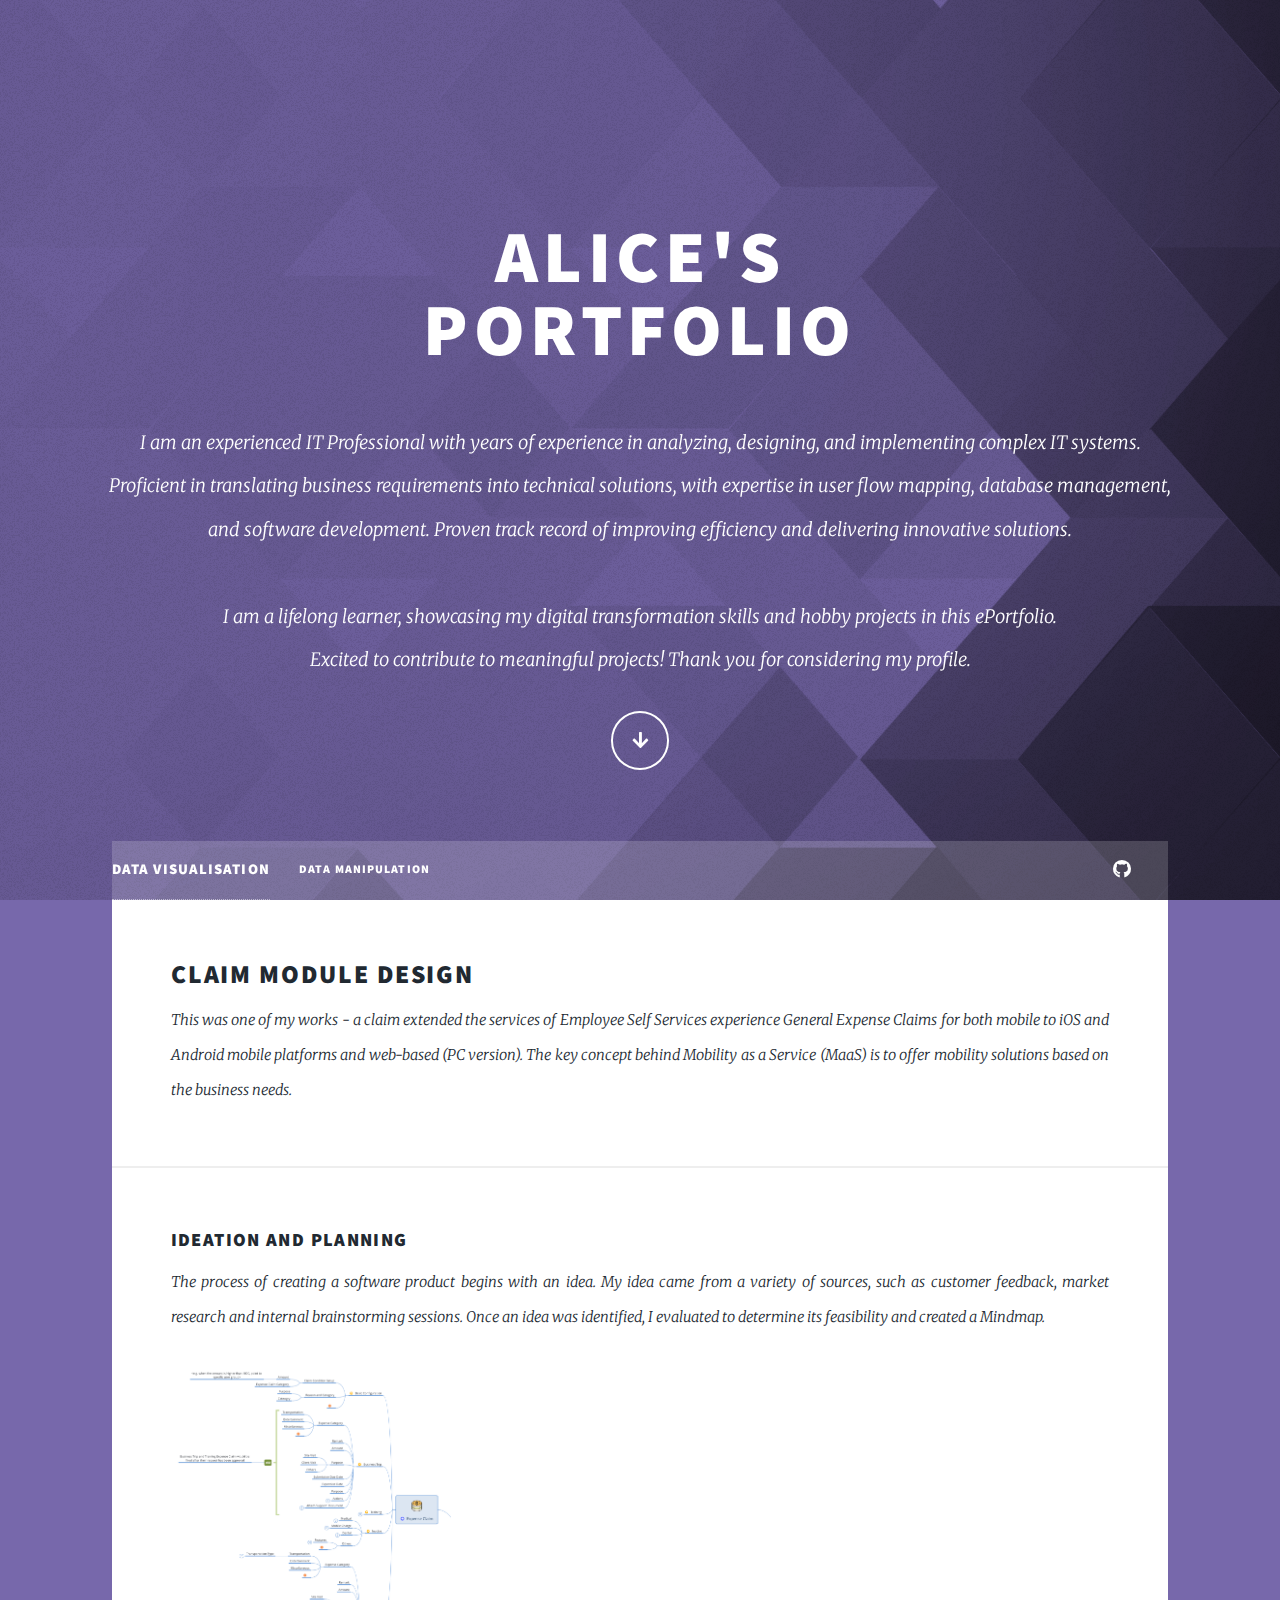
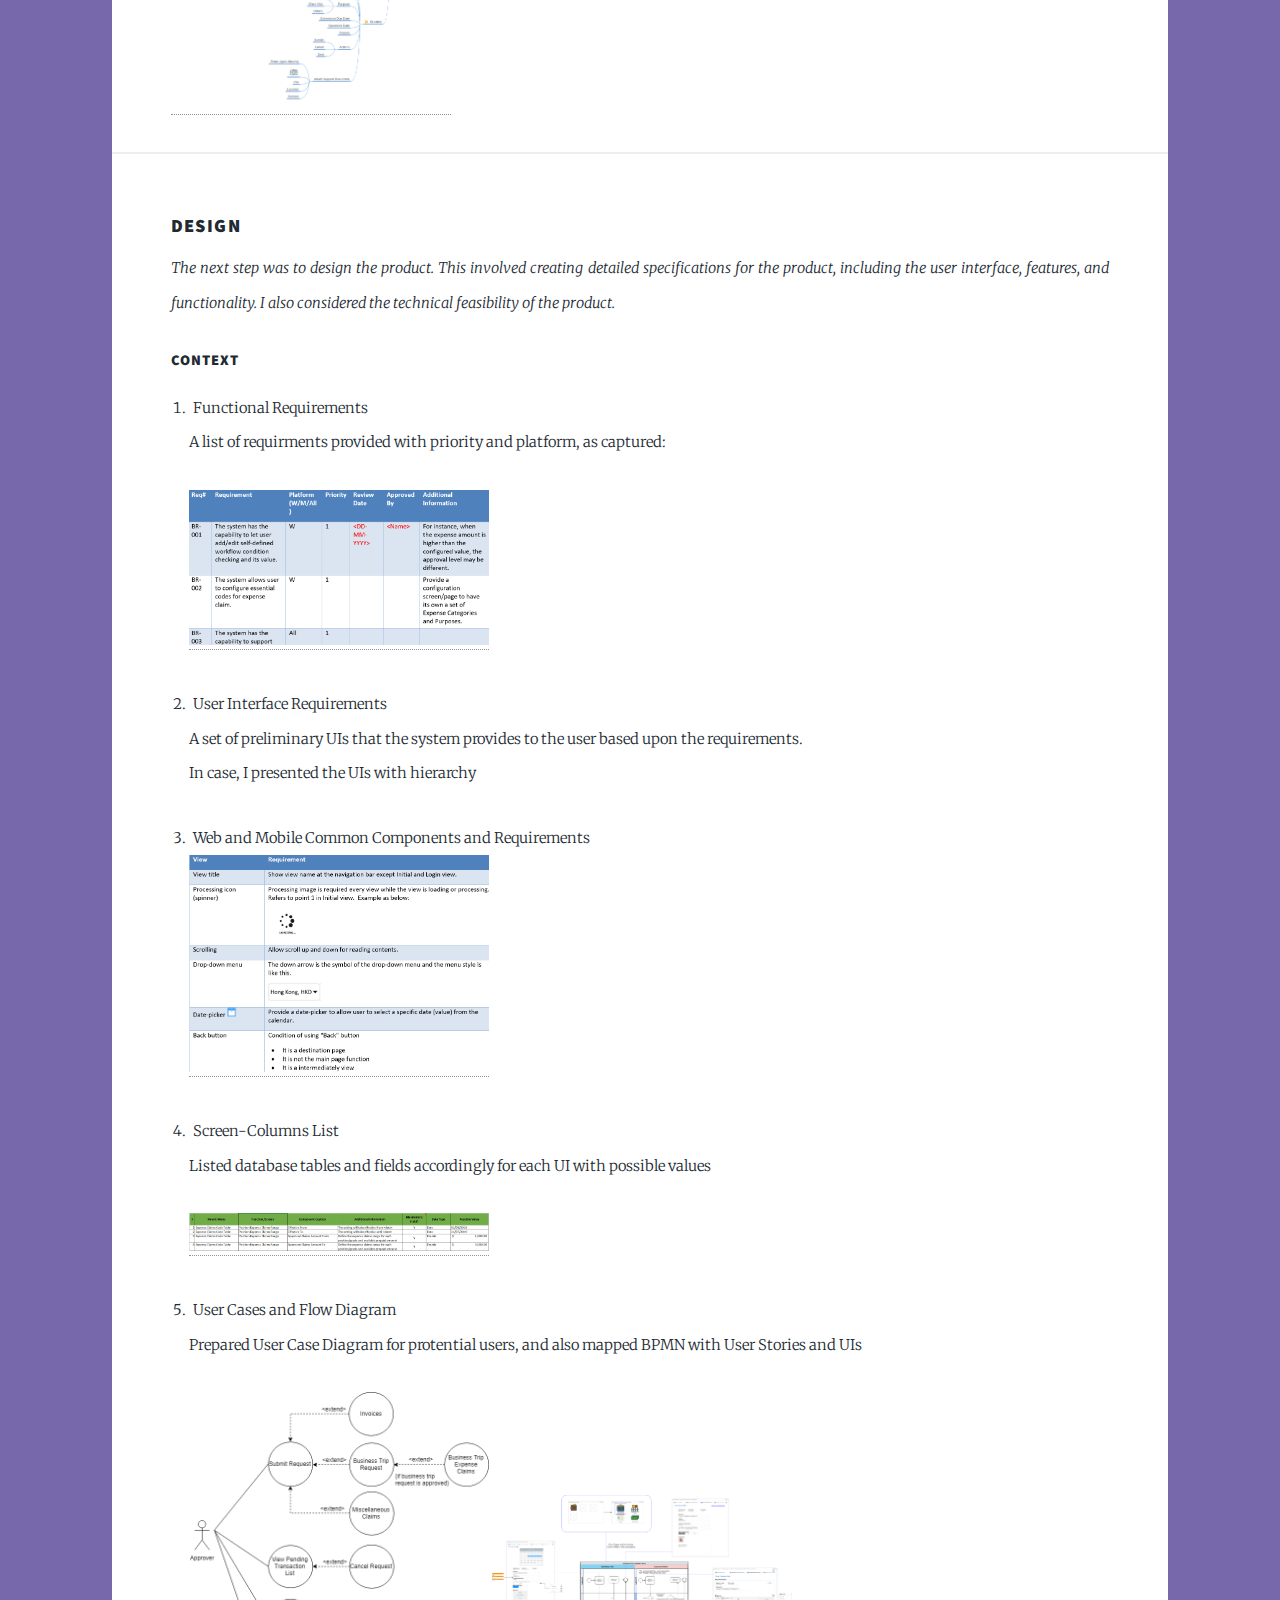
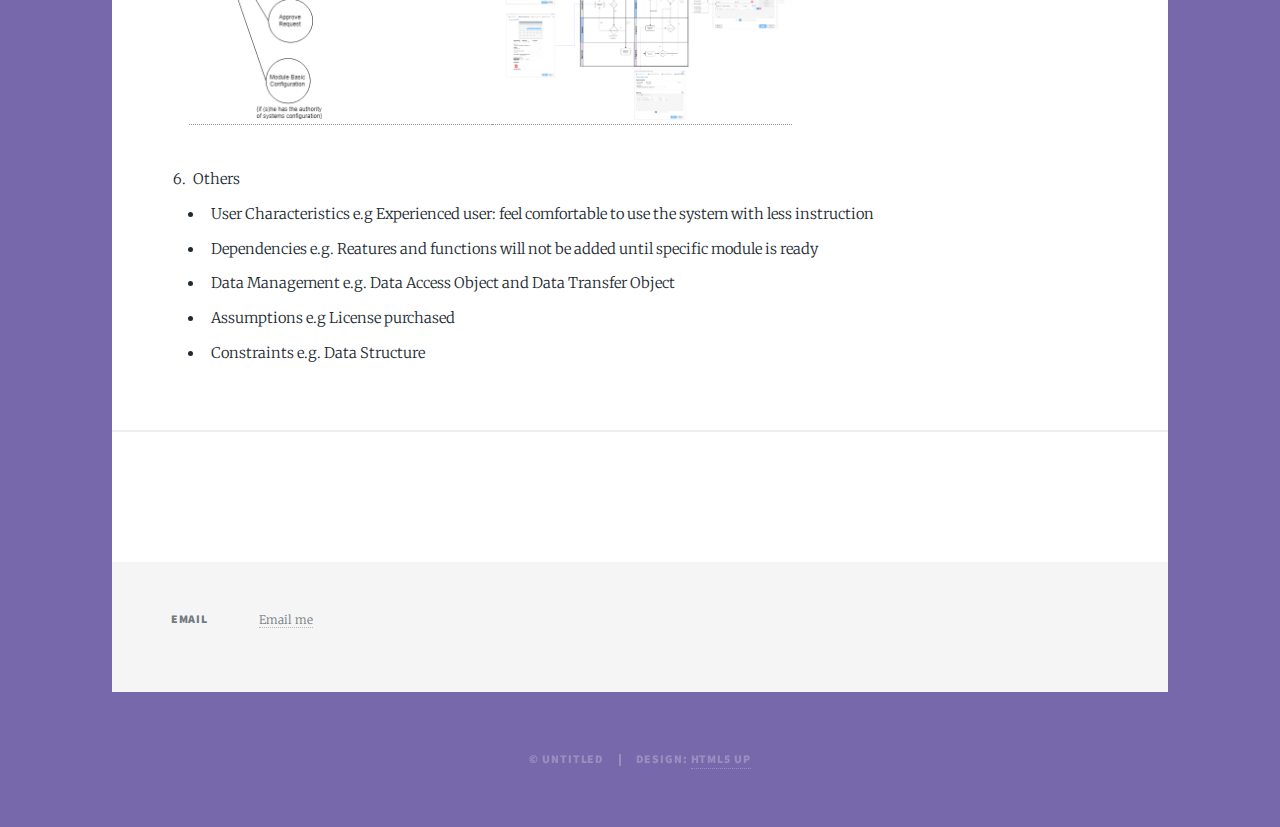
==== commit 61e5f7ec: "Update claim.html" ====
--- a/claim.html
+++ b/claim.html
@@ -29,7 +29,7 @@
 							I am an experienced IT Professional with years of experience in analyzing, designing, 
 							and implementing complex IT systems. <br/>
 							Proficient in translating business requirements into technical solutions,
-							with expertise in users flow mapping, database management, <br/>  and software development.
+							with expertise in user flow mapping, database management, <br/>  and software development.
 							Proven track record of improving efficiency and delivering innovative solutions.<br/><br/>
 
 							I am a lifelong learner, showcasing my digital transformation skills and hobby projects in this ePortfolio.
@@ -50,9 +50,9 @@
 				<!-- Nav -->
 					<nav id="nav">
 						<ul class="links">
-							<!--<li class="active"><a href="index.html">Module Design</a></li>
+							<!--<li class="active"><a href="claim.html">Module Design</a></li>
 							<li><a href="model.html">ERD</a></li>-->
-							<li><li class="active"></li><a href="dashboard.html">Data Visualisation</a></li>
+							<li><li class="active"></li><a href="index.html">Data Visualisation</a></li>
 							<li><a href="manipulation.html">Data Manipulation</a></li>
 							
 						</ul>
